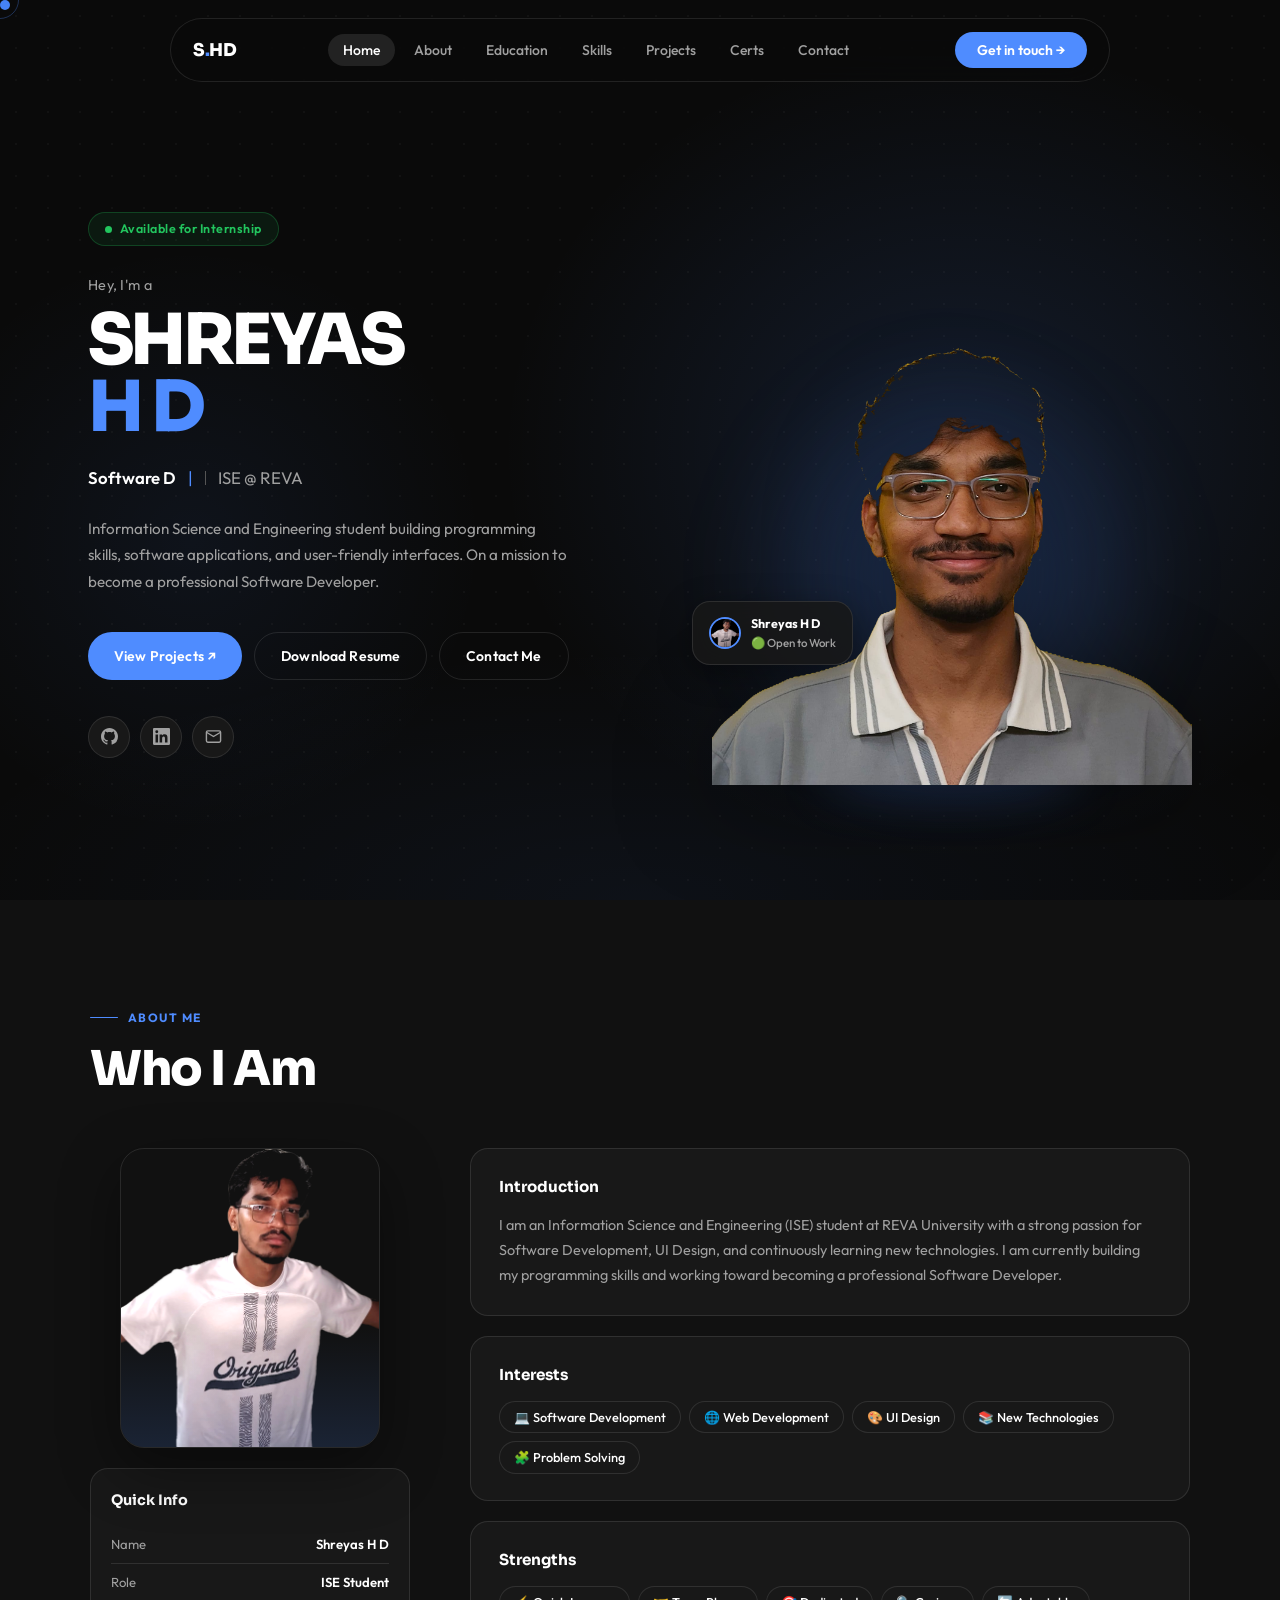
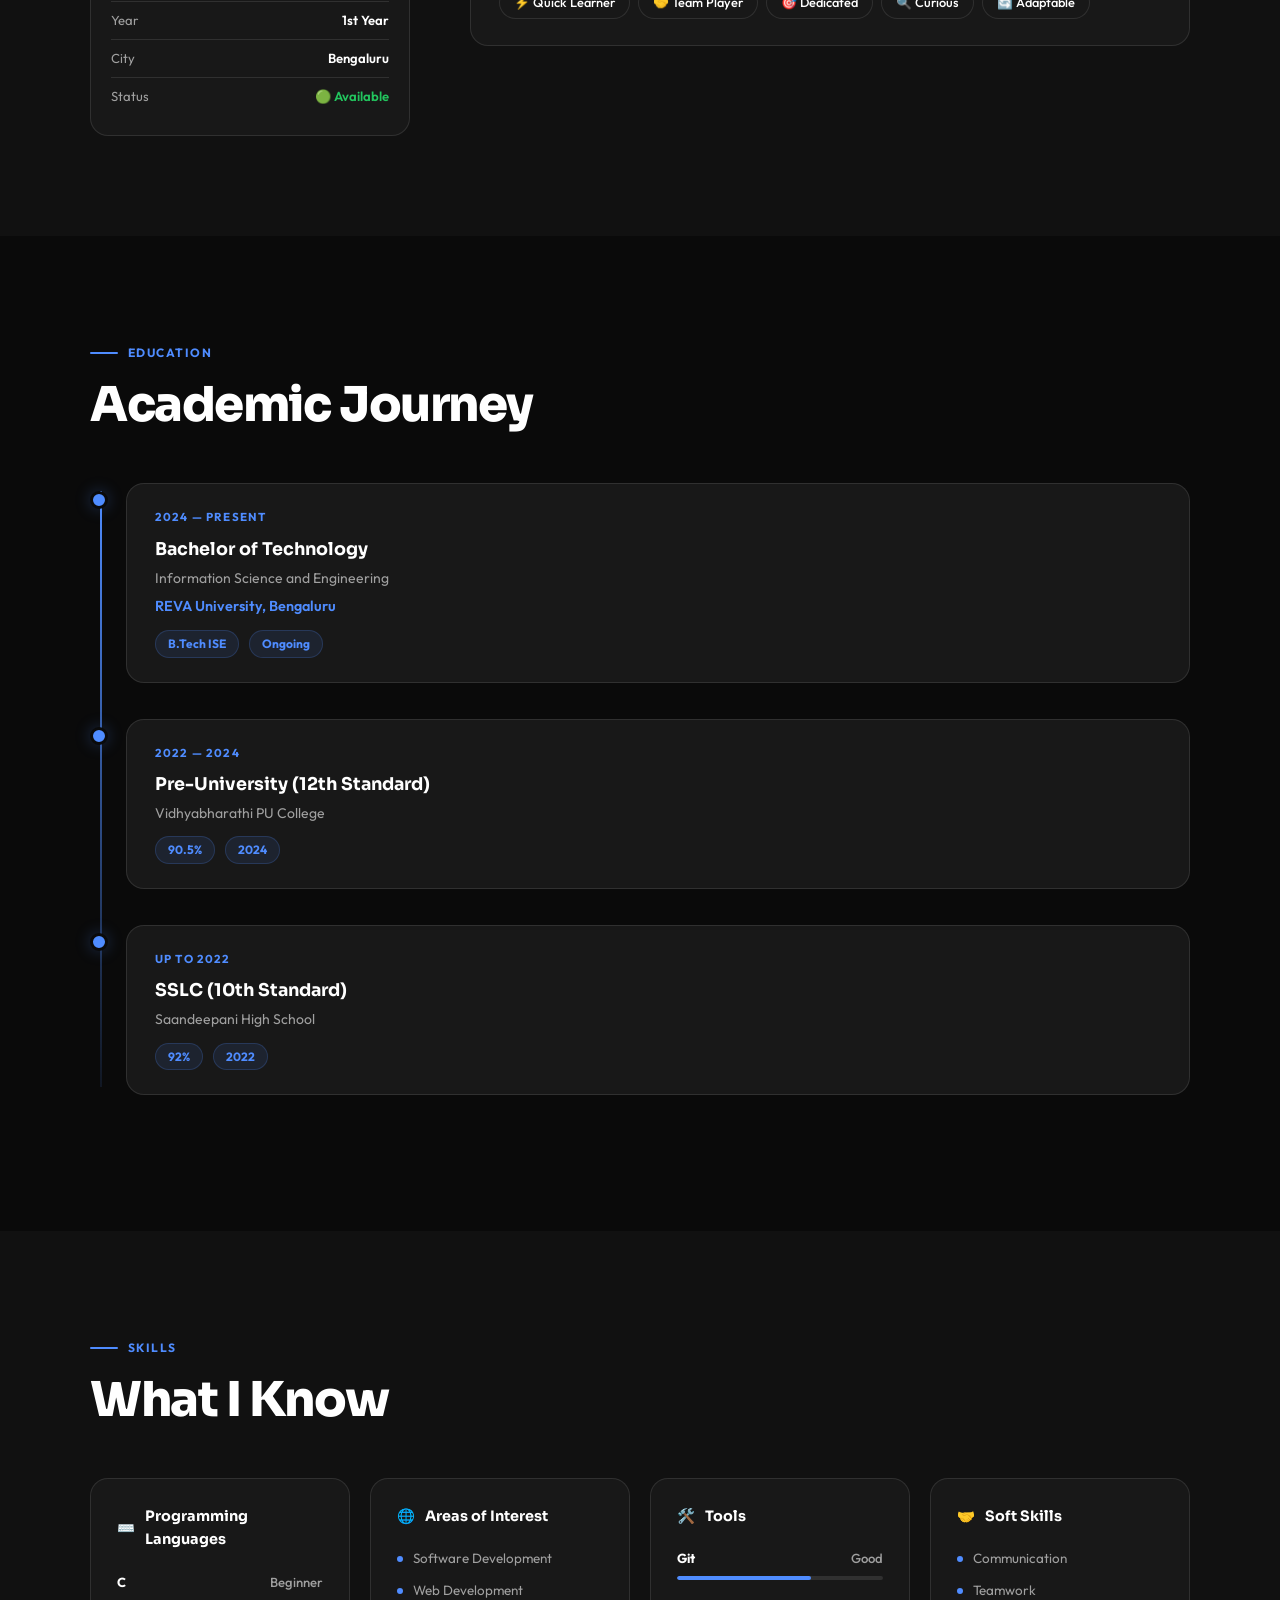
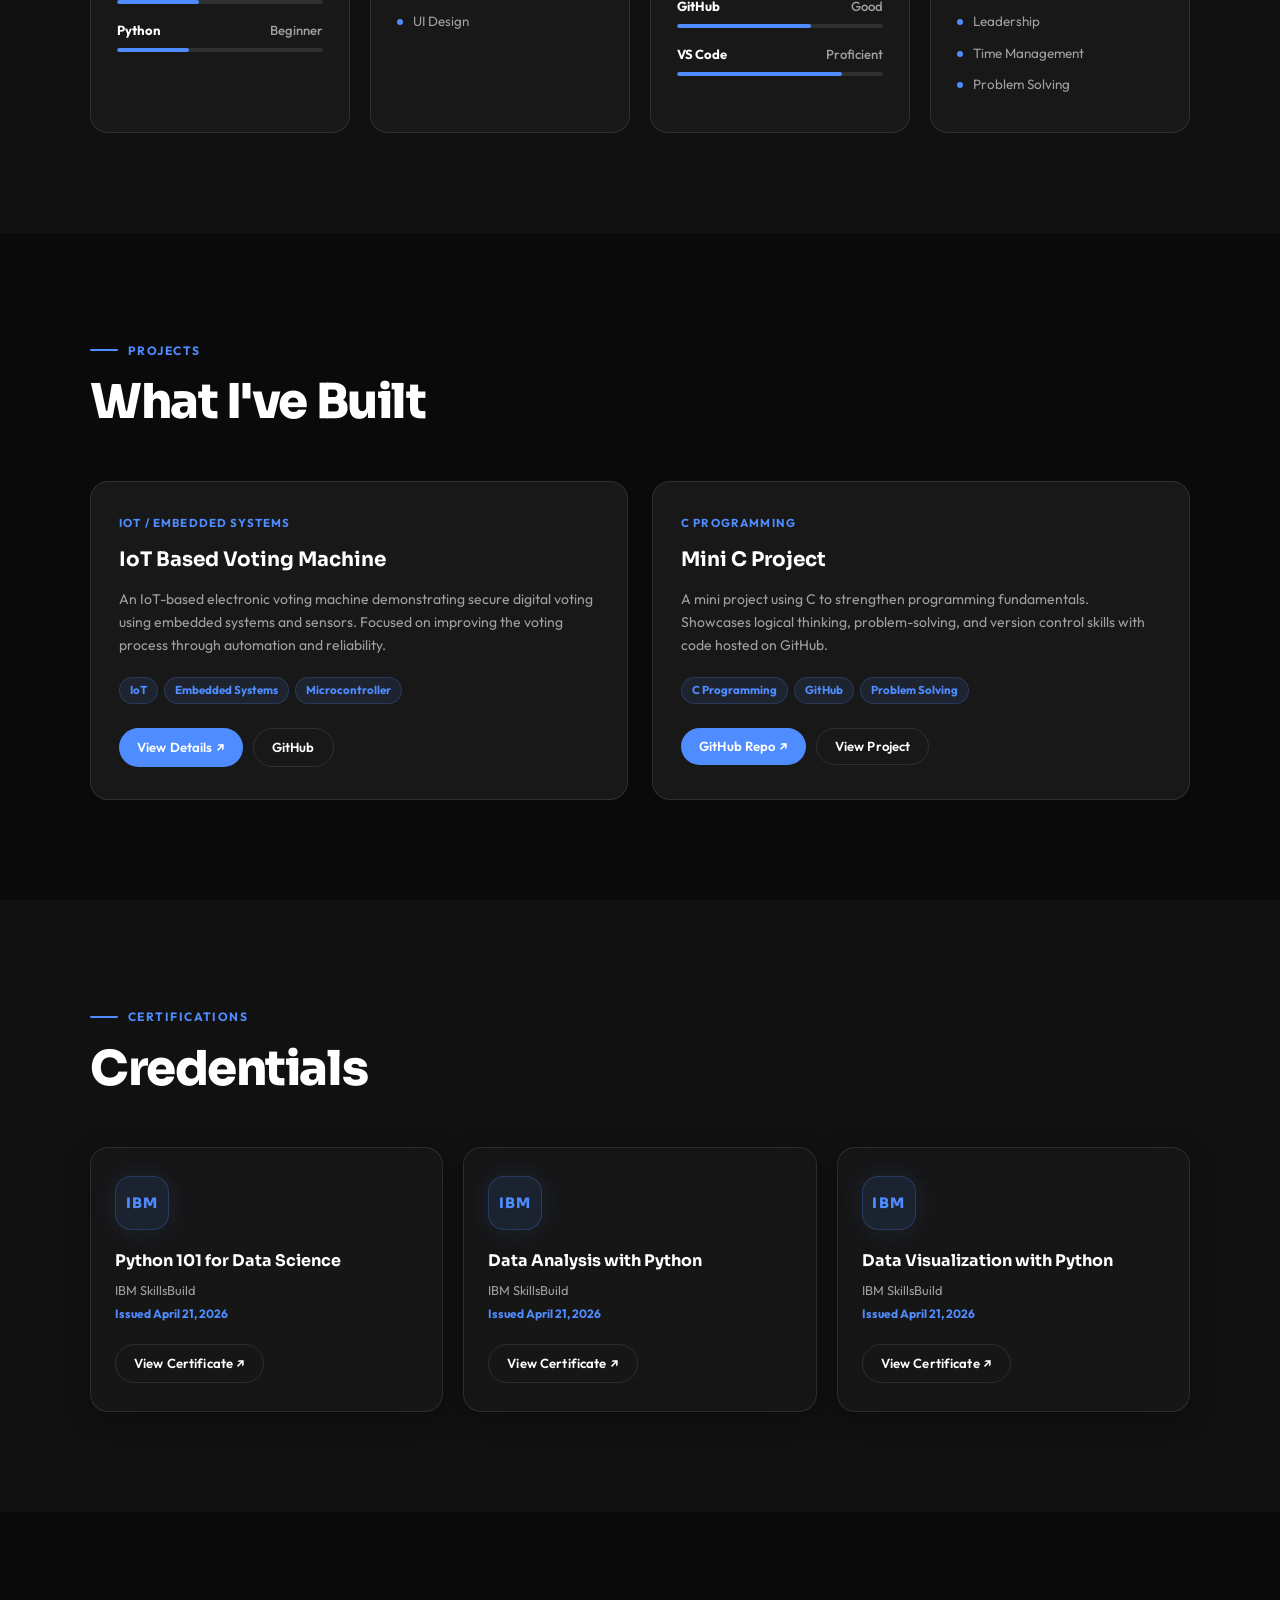
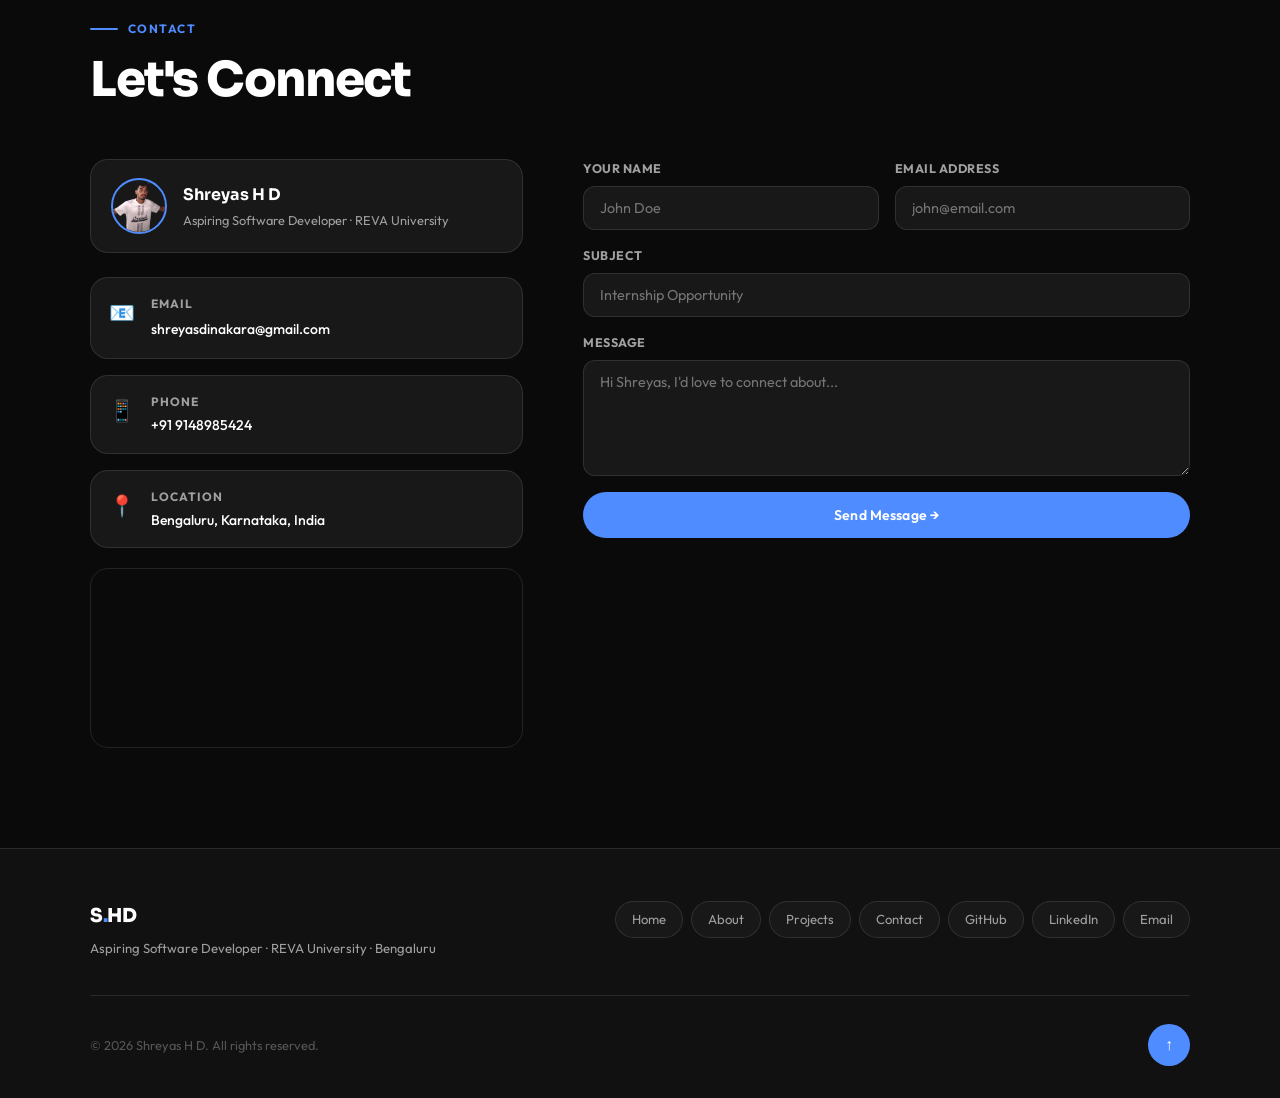
==== index.html @ ddb54c0f "Add files via upload" ====
<!DOCTYPE html>
<html lang="en">
<head>
<meta charset="UTF-8" />
<meta name="viewport" content="width=device-width, initial-scale=1.0" />
<title>Shreyas H D — Software Developer</title>
<link rel="preconnect" href="https://fonts.googleapis.com" />
<link rel="preconnect" href="https://fonts.gstatic.com" crossorigin />
<link href="https://fonts.googleapis.com/css2?family=Sora:wght@300;400;600;700;800&family=Outfit:wght@300;400;500;600&display=swap" rel="stylesheet" />
<style>
:root {
  --bg: #0A0A0A;
  --bg2: #111111;
  --bg3: #181818;
  --surface: #181818;
  --surface-hover: #222222;
  --border: rgba(255,255,255,0.10);
  --text: #FFFFFF;
  --text-muted: #A0A0A0;
  --text-dim: #555555;
  --accent: #4F8CFF;
  --accent2: #4F8CFF;
  --accent-glow: rgba(79,140,255,0.28);
  --green: #22C55E;
  --font-display: 'Sora', sans-serif;
  --font-body: 'Outfit', sans-serif;
  --radius: 18px;
  --radius-sm: 12px;
  --radius-pill: 100px;
  --transition: 0.35s cubic-bezier(0.4,0,0.2,1);
  --shadow: 0 24px 64px rgba(0,0,0,0.5);
  --shadow-sm: 0 6px 24px rgba(0,0,0,0.35);
}
*, *::before, *::after { box-sizing: border-box; margin: 0; padding: 0; }
html { scroll-behavior: smooth; }
body {
  font-family: var(--font-body);
  background: var(--bg);
  color: var(--text);
  line-height: 1.6;
  overflow-x: hidden;
  transition: background var(--transition), color var(--transition);
}
a { text-decoration: none; color: inherit; }
ul { list-style: none; }

/* LOADER */
#loader {
  position: fixed; inset: 0; background: var(--bg);
  display: flex; align-items: center; justify-content: center;
  z-index: 9999; transition: opacity 0.7s ease, visibility 0.7s ease;
}
#loader.hidden { opacity: 0; visibility: hidden; pointer-events: none; }
.loader-inner { display: flex; flex-direction: column; align-items: center; gap: 28px; }
.loader-name {
  font-family: var(--font-display); font-size: clamp(2rem, 5vw, 3.5rem);
  font-weight: 800; letter-spacing: -0.03em;
  background: linear-gradient(135deg, var(--text) 0%, var(--accent2) 100%);
  -webkit-background-clip: text; -webkit-text-fill-color: transparent;
}
.loader-bar { width: 220px; height: 2px; background: var(--border); border-radius: 2px; overflow: hidden; }
.loader-progress { height: 100%; background: linear-gradient(90deg,var(--accent),var(--accent2)); border-radius: 2px; animation: loadProgress 2s ease forwards; }
@keyframes loadProgress { from{width:0} to{width:100%} }

/* SCROLL PROGRESS */
#scroll-progress {
  position: fixed; top: 0; left: 0; height: 2px; z-index: 9998;
  background: linear-gradient(90deg, var(--accent), var(--accent2));
  width: 0%; transition: width 0.1s linear;
}

/* CURSOR */
.cursor { position: fixed; width: 10px; height: 10px; background: var(--accent2); border-radius: 50%; pointer-events: none; z-index: 9997; transition: transform 0.15s ease; mix-blend-mode: difference; }
.cursor-follower { position: fixed; width: 38px; height: 38px; border: 1.5px solid rgba(79,140,255,0.50); border-radius: 50%; pointer-events: none; z-index: 9996; transition: left 0.4s ease, top 0.4s ease; opacity: 0.6; }

/* NAV */
nav#navbar {
  position: fixed; top: 18px; left: 50%; transform: translateX(-50%);
  z-index: 1000; display: flex; align-items: center; justify-content: space-between;
  width: min(940px, 92vw); padding: 13px 22px;
  background: rgba(10,10,10,0.72);
  backdrop-filter: blur(24px); -webkit-backdrop-filter: blur(24px);
  border: 1px solid var(--border); border-radius: var(--radius-pill);
  transition: background var(--transition);
}
.nav-logo { font-family: var(--font-display); font-weight: 800; font-size: 1.1rem; letter-spacing: -0.02em; }
.nav-logo .dot { color: var(--accent2); }
.nav-links { display: flex; gap: 4px; }
.nav-links a { font-size: 0.875rem; font-weight: 500; padding: 7px 15px; border-radius: var(--radius-pill); transition: all var(--transition); color: var(--text-muted); }
.nav-links a:hover, .nav-links a.active { background: var(--surface-hover); color: var(--text); }
.nav-actions { display: flex; gap: 10px; align-items: center; }
.nav-cta { background: var(--accent); color: #fff; padding: 9px 22px; border-radius: var(--radius-pill); font-size: 0.875rem; font-weight: 600; font-family: var(--font-body); border: none; cursor: pointer; transition: all var(--transition); }
.nav-cta:hover { background: var(--accent2); transform: translateY(-1px); box-shadow: 0 8px 28px var(--accent-glow); }
.hamburger { display: none; flex-direction: column; gap: 5px; cursor: pointer; background: none; border: none; padding: 4px; }
.hamburger span { display: block; width: 22px; height: 2px; background: var(--text); border-radius: 2px; transition: all var(--transition); }

/* MOBILE NAV */
.mobile-nav { position: fixed; inset: 0; background: var(--bg2); z-index: 999; display: flex; flex-direction: column; align-items: center; justify-content: center; gap: 28px; transform: translateX(100%); transition: transform 0.4s cubic-bezier(0.4,0,0.2,1); }
.mobile-nav.open { transform: translateX(0); }
.mobile-nav a { font-size: 1.5rem; font-weight: 700; color: var(--text); font-family: var(--font-display); }
.mobile-nav a:hover { color: var(--accent2); }
.mobile-close { position: absolute; top: 24px; right: 24px; background: var(--surface); border: 1px solid var(--border); border-radius: 50%; width: 44px; height: 44px; font-size: 1.1rem; cursor: pointer; color: var(--text); }

/* ===== HERO ===== */
#home {
  min-height: 100vh; position: relative; overflow: hidden;
  display: flex; align-items: center;
  padding: 0 0 0 0;
}
.hero-bg-gradient {
  position: absolute; inset: 0; pointer-events: none;
  background:
    radial-gradient(ellipse 55% 70% at 75% 50%, rgba(79,140,255,0.14) 0%, transparent 65%),
    radial-gradient(ellipse 35% 50% at 15% 60%, rgba(79,140,255,0.07) 0%, transparent 65%),
    radial-gradient(ellipse 80% 40% at 50% 100%, rgba(79,140,255,0.06) 0%, transparent 70%);
}
/* Grid noise texture overlay */
.hero-bg-gradient::after {
  content: ''; position: absolute; inset: 0;
  background-image: radial-gradient(rgba(255,255,255,0.03) 1px, transparent 1px);
  background-size: 32px 32px; pointer-events: none;
}
.hero-container {
  width: 100%; max-width: 1200px; margin: 0 auto;
  padding: 130px 48px 60px;
  display: grid; grid-template-columns: 1fr 480px;
  gap: 0; align-items: center; position: relative; z-index: 2;
}

/* LEFT CONTENT */
.hero-content { padding-right: 40px; }
.hero-tag {
  display: inline-flex; align-items: center; gap: 8px;
  background: rgba(34,197,94,0.08); border: 1px solid rgba(34,197,94,0.25);
  border-radius: var(--radius-pill); padding: 6px 16px;
  font-size: 0.78rem; font-weight: 600; color: #22C55E;
  margin-bottom: 28px; width: fit-content; letter-spacing: 0.04em;
}
.dot-green { width: 7px; height: 7px; background: var(--green); border-radius: 50%; animation: pulseGreen 2s infinite; }
@keyframes pulseGreen { 0%,100%{box-shadow:0 0 0 0 rgba(34,197,94,0.5)} 50%{box-shadow:0 0 0 7px rgba(34,197,94,0)} }

.hero-eyebrow { font-size: 0.9rem; color: var(--text-muted); font-weight: 400; margin-bottom: 10px; letter-spacing: 0.02em; }

.hero-name {
  font-family: var(--font-display); font-weight: 800;
  font-size: clamp(3rem, 5.5vw, 5.5rem);
  line-height: 0.95; letter-spacing: -0.05em;
  margin-bottom: 24px;
}
.hero-name .line1 { display: block; }
.hero-name .line2 { display: block; color: var(--accent2); }

.hero-role-line {
  display: flex; align-items: center; gap: 12px;
  font-size: clamp(0.9rem, 1.5vw, 1.05rem);
  color: var(--text-muted); margin-bottom: 24px;
  font-weight: 400;
}
.role-divider { width: 1px; height: 14px; background: var(--text-dim); }
#typed-text { color: var(--text); font-weight: 600; }
.typed-cursor { color: var(--accent2); animation: blink 0.8s infinite; }
@keyframes blink { 0%,100%{opacity:1} 50%{opacity:0} }

.hero-desc { font-size: 0.95rem; color: var(--text-muted); line-height: 1.75; max-width: 480px; margin-bottom: 36px; }

.hero-actions { display: flex; gap: 12px; flex-wrap: wrap; margin-bottom: 36px; }
.btn {
  display: inline-flex; align-items: center; gap: 8px;
  padding: 12px 26px; border-radius: var(--radius-pill);
  font-family: var(--font-body); font-size: 0.875rem; font-weight: 600;
  cursor: pointer; transition: all var(--transition); border: none;
  position: relative; overflow: hidden; letter-spacing: 0.01em;
}
.btn-primary { background: var(--accent); color: #fff; }
.btn-primary:hover { background: var(--accent2); transform: translateY(-2px); box-shadow: 0 14px 36px var(--accent-glow); }
.btn-outline { background: transparent; color: var(--text); border: 1px solid var(--border); }
.btn-outline:hover { background: var(--surface-hover); border-color: rgba(255,255,255,0.2); transform: translateY(-2px); }
.btn-sm { padding: 8px 18px; font-size: 0.82rem; }

.hero-socials { display: flex; gap: 10px; }
.social-link {
  display: flex; align-items: center; justify-content: center;
  width: 42px; height: 42px; border-radius: 50%;
  background: var(--surface); border: 1px solid var(--border);
  color: var(--text-muted); transition: all var(--transition); font-size: 1rem;
}
.social-link:hover { background: var(--accent); border-color: var(--accent); color: #fff; transform: translateY(-3px); box-shadow: 0 10px 28px var(--accent-glow); }

/* ===== HERO VISUAL — PROFILE ===== */
.hero-visual {
  position: relative;
  display: flex; justify-content: center; align-items: flex-end;
  height: 600px;
}

/* Glow orb behind photo */
.profile-glow {
  position: absolute; bottom: 0; left: 50%; transform: translateX(-50%);
  width: 420px; height: 420px; border-radius: 50%;
  background: radial-gradient(circle, rgba(79,140,255,0.28) 0%, rgba(79,140,255,0.10) 50%, transparent 75%);
  filter: blur(40px); pointer-events: none;
  animation: glowPulse 4s ease-in-out infinite;
}
@keyframes glowPulse { 0%,100%{opacity:0.7;transform:translateX(-50%) scale(1)} 50%{opacity:1;transform:translateX(-50%) scale(1.08)} }

/* Ground shadow */
.profile-shadow {
  position: absolute; bottom: -10px; left: 50%; transform: translateX(-50%);
  width: 260px; height: 40px; border-radius: 50%;
  background: rgba(79,140,255,0.25);
  filter: blur(24px);
  animation: shadowPulse 6s ease-in-out infinite;
}
@keyframes shadowPulse { 0%,100%{opacity:0.6;width:260px} 50%{opacity:0.9;width:300px} }

.profile-image-wrap {
  position: relative; z-index: 2;
  cursor: pointer;
}

.profile-image {
  width: 550px;
  max-width: 100%;
  object-fit: contain;
  display: block;
  filter: drop-shadow(0 20px 50px rgba(0,0,0,0.35));
  animation: float 6s ease-in-out infinite;
  transition: transform .4s ease;
}
.profile-image:hover { transform: scale(1.03); }
@keyframes float { 0%,100%{transform:translateY(0)} 50%{transform:translateY(-15px)} }

/* Floating badge cards */
.profile-badge {
  position: absolute; background: rgba(24,24,24,0.86);
  backdrop-filter: blur(16px); border: 1px solid var(--border);
  border-radius: var(--radius); padding: 12px 16px;
  box-shadow: 0 8px 32px rgba(0,0,0,0.4);
  z-index: 3; animation: floatBadge 5s ease-in-out infinite;
}
.badge-bottom { bottom: 120px; left: -20px; animation-delay: 1.5s; }
@keyframes floatBadge { 0%,100%{transform:translateY(0)} 50%{transform:translateY(-8px)} }
.badge-num { font-family: var(--font-display); font-size: 1.5rem; font-weight: 800; color: var(--accent2); }
.badge-label { font-size: 0.72rem; color: var(--text-muted); font-weight: 500; white-space: nowrap; }
.badge-row { display: flex; align-items: center; gap: 10px; }
.badge-avatar {
  width: 32px; height: 32px; border-radius: 50%; overflow: hidden;
  border: 2px solid var(--accent); flex-shrink: 0;
}
.badge-avatar img { width: 100%; height: 100%; object-fit: cover; object-position: center top; }

/* ===== SECTION BASE ===== */
section { padding: 100px 24px; }
.section-wrap { width: min(1100px, 100%); margin: 0 auto; }
.section-label {
  display: inline-flex; align-items: center; gap: 10px;
  font-size: 0.75rem; font-weight: 700; letter-spacing: 0.12em; text-transform: uppercase;
  color: var(--accent2); margin-bottom: 16px;
}
.section-label::before { content: ''; width: 28px; height: 1.5px; background: var(--accent2); border-radius: 2px; }
.section-title {
  font-family: var(--font-display); font-weight: 800;
  font-size: clamp(2rem, 4vw, 3rem); line-height: 1.1;
  letter-spacing: -0.03em; margin-bottom: 52px;
}

/* ===== ABOUT ===== */
#about { background: var(--bg2); }
.about-grid { display: grid; grid-template-columns: 320px 1fr; gap: 60px; align-items: start; }
.about-photo-col { display: flex; flex-direction: column; align-items: center; gap: 20px; }
.about-photo-frame {
  width: 260px; height: 300px; border-radius: 24px; overflow: hidden;
  border: 1px solid var(--border); position: relative;
  box-shadow: 0 20px 60px rgba(0,0,0,0.4);
}
.about-photo-frame img { width: 100%; height: 100%; object-fit: cover; object-position: center top; filter: brightness(1.05) contrast(1.05); }
.about-photo-frame::after {
  content: ''; position: absolute; inset: 0;
  background: linear-gradient(to bottom, transparent 60%, rgba(79,140,255,0.15) 100%);
  pointer-events: none;
}
.about-quick-info { width: 100%; }
.about-info-card { background: var(--surface); border: 1px solid var(--border); border-radius: var(--radius); padding: 20px; }
.about-info-card h4 { font-family: var(--font-display); font-size: 0.9rem; font-weight: 700; margin-bottom: 14px; }
.info-row { display: flex; justify-content: space-between; align-items: center; padding: 8px 0; border-bottom: 1px solid var(--border); font-size: 0.82rem; }
.info-row:last-child { border-bottom: none; }
.info-row .label { color: var(--text-muted); }
.info-row .value { font-weight: 600; text-align: right; }
.about-content-col { display: flex; flex-direction: column; gap: 20px; }
.about-card { background: var(--surface); border: 1px solid var(--border); border-radius: var(--radius); padding: 26px 28px; transition: all var(--transition); }
.about-card:hover { border-color: var(--accent); box-shadow: 0 0 0 1px var(--accent), 0 20px 40px var(--accent-glow); }
.about-card h4 { font-family: var(--font-display); font-size: 0.95rem; font-weight: 700; margin-bottom: 14px; }
.tag-cloud { display: flex; flex-wrap: wrap; gap: 8px; }
.tag { background: var(--surface); border: 1px solid var(--border); border-radius: var(--radius-pill); padding: 5px 14px; font-size: 0.8rem; font-weight: 500; transition: all var(--transition); }
.tag:hover { background: var(--accent); border-color: var(--accent); color: #fff; }

/* ===== EDUCATION ===== */
.timeline { position: relative; padding-left: 36px; }
.timeline::before { content: ''; position: absolute; left: 10px; top: 8px; bottom: 8px; width: 1.5px; background: linear-gradient(to bottom, var(--accent), rgba(79,140,255,0.10)); }
.timeline-item { position: relative; margin-bottom: 36px; opacity: 0; transform: translateX(-20px); transition: all 0.5s ease; }
.timeline-item.visible { opacity: 1; transform: translateX(0); }
.timeline-dot { position: absolute; left: -36px; top: 8px; width: 18px; height: 18px; border-radius: 50%; background: var(--accent); border: 3px solid var(--bg); box-shadow: 0 0 16px var(--accent-glow); }
.timeline-card { background: var(--surface); border: 1px solid var(--border); border-radius: var(--radius); padding: 24px 28px; transition: all var(--transition); }
.timeline-card:hover { border-color: var(--accent); transform: translateX(6px); box-shadow: 0 8px 32px var(--accent-glow); }
.timeline-year { font-size: 0.72rem; font-weight: 700; color: var(--accent2); letter-spacing: 0.1em; text-transform: uppercase; margin-bottom: 8px; }
.timeline-card h3 { font-family: var(--font-display); font-size: 1.1rem; font-weight: 700; margin-bottom: 4px; }
.timeline-card p { font-size: 0.875rem; color: var(--text-muted); }
.timeline-meta { display: flex; gap: 10px; margin-top: 12px; flex-wrap: wrap; }
.timeline-meta span { font-size: 0.75rem; font-weight: 700; background: rgba(79,140,255,0.10); border: 1px solid rgba(79,140,255,0.20); border-radius: var(--radius-pill); padding: 3px 12px; color: var(--accent2); }

/* ===== SKILLS ===== */
#skills { background: var(--bg2); }
.skills-grid { display: grid; grid-template-columns: repeat(auto-fit, minmax(240px, 1fr)); gap: 20px; }
.skill-cat { background: var(--surface); border: 1px solid var(--border); border-radius: var(--radius); padding: 26px; transition: all var(--transition); }
.skill-cat:hover { border-color: var(--accent); transform: translateY(-5px); box-shadow: 0 16px 48px var(--accent-glow); }
.skill-cat-title { font-family: var(--font-display); font-weight: 700; font-size: 0.9rem; margin-bottom: 20px; display: flex; align-items: center; gap: 10px; }
.skill-item { margin-bottom: 16px; }
.skill-label { display: flex; justify-content: space-between; font-size: 0.82rem; font-weight: 500; margin-bottom: 7px; }
.skill-label strong { color: var(--text); }
.skill-label span { color: var(--text-muted); }
.skill-bar-bg { height: 4px; background: var(--border); border-radius: 4px; overflow: hidden; }
.skill-bar { height: 100%; border-radius: 4px; background: linear-gradient(90deg, var(--accent), var(--accent2)); width: 0; transition: width 1.4s cubic-bezier(0.4,0,0.2,1); }
.soft-skill { display: flex; align-items: center; gap: 10px; font-size: 0.84rem; color: var(--text-muted); margin-bottom: 10px; }
.soft-skill::before { content: ''; width: 6px; height: 6px; border-radius: 50%; background: var(--accent2); flex-shrink: 0; }

/* ===== PROJECTS ===== */
.projects-grid { display: grid; grid-template-columns: repeat(auto-fit, minmax(340px, 1fr)); gap: 24px; }
.project-card { background: var(--surface); border: 1px solid var(--border); border-radius: var(--radius); padding: 32px 28px; transition: all var(--transition); position: relative; overflow: hidden; }
.project-card::before { content: ''; position: absolute; top: 0; left: 0; right: 0; height: 3px; background: linear-gradient(90deg, var(--accent), var(--accent2)); transform: scaleX(0); transition: transform var(--transition); transform-origin: left; }
.project-card:hover { border-color: rgba(79,140,255,0.40); transform: translateY(-6px); box-shadow: 0 28px 64px rgba(0,0,0,0.35); }
.project-card:hover::before { transform: scaleX(1); }
.project-cat { font-size: 0.72rem; font-weight: 700; color: var(--accent2); letter-spacing: 0.1em; text-transform: uppercase; margin-bottom: 12px; }
.project-card h3 { font-family: var(--font-display); font-size: 1.25rem; font-weight: 700; margin-bottom: 12px; }
.project-card p { font-size: 0.875rem; color: var(--text-muted); line-height: 1.65; margin-bottom: 20px; }
.tech-tags { display: flex; flex-wrap: wrap; gap: 6px; margin-bottom: 24px; }
.tech-tag { font-size: 0.72rem; font-weight: 700; background: rgba(79,140,255,0.10); color: var(--accent2); border: 1px solid rgba(79,140,255,0.20); border-radius: var(--radius-pill); padding: 3px 10px; }
.project-actions { display: flex; gap: 10px; }

/* ===== CERTS ===== */
#certifications { background: var(--bg2); }
.certs-grid { display: grid; grid-template-columns: repeat(auto-fit, minmax(240px, 1fr)); gap: 20px; }
.cert-card { background: rgba(24,24,24,0.82); border: 1px solid var(--border); border-radius: var(--radius); padding: 28px 24px; transition: all var(--transition); backdrop-filter: blur(18px); -webkit-backdrop-filter: blur(18px); box-shadow: var(--shadow-sm); }
.cert-card:hover { border-color: var(--accent); transform: translateY(-5px); box-shadow: 0 16px 48px var(--accent-glow); }
.cert-icon { display: inline-flex; align-items: center; justify-content: center; width: 54px; height: 54px; border-radius: 16px; background: rgba(79,140,255,0.12); border: 1px solid rgba(79,140,255,0.24); color: var(--accent2); font-family: var(--font-display); font-size: 0.9rem; font-weight: 800; letter-spacing: 0.08em; margin-bottom: 18px; box-shadow: 0 0 28px rgba(79,140,255,0.12); }
.cert-card h3 { font-family: var(--font-display); font-size: 1rem; font-weight: 700; margin-bottom: 6px; }
.cert-org { font-size: 0.8rem; color: var(--text-muted); margin-bottom: 4px; }
.cert-date { font-size: 0.75rem; color: var(--accent2); font-weight: 700; margin-bottom: 20px; }

/* ===== CONTACT ===== */
.contact-grid { display: grid; grid-template-columns: 1fr 1.4fr; gap: 60px; align-items: start; }
.contact-info-col { display: flex; flex-direction: column; gap: 16px; }
.contact-avatar { display: flex; align-items: center; gap: 16px; background: var(--surface); border: 1px solid var(--border); border-radius: var(--radius); padding: 18px 20px; margin-bottom: 8px; }
.contact-avatar-img { width: 56px; height: 56px; border-radius: 50%; overflow: hidden; border: 2px solid var(--accent); flex-shrink: 0; }
.contact-avatar-img img { width: 100%; height: 100%; object-fit: cover; object-position: center top; }
.contact-avatar-text h4 { font-family: var(--font-display); font-size: 1rem; font-weight: 700; margin-bottom: 2px; }
.contact-avatar-text p { font-size: 0.8rem; color: var(--text-muted); }
.contact-item { display: flex; gap: 16px; align-items: flex-start; background: var(--surface); border: 1px solid var(--border); border-radius: var(--radius); padding: 16px 18px; transition: all var(--transition); }
.contact-item:hover { border-color: var(--accent); transform: translateX(4px); }
.contact-icon { font-size: 1.3rem; flex-shrink: 0; margin-top: 2px; }
.contact-item h5 { font-size: 0.75rem; font-weight: 700; text-transform: uppercase; letter-spacing: 0.08em; color: var(--text-muted); margin-bottom: 3px; }
.contact-item a, .contact-item p { font-size: 0.875rem; font-weight: 500; }
.contact-item a:hover { color: var(--accent2); }
.map-wrap { border-radius: var(--radius); overflow: hidden; border: 1px solid var(--border); height: 180px; margin-top: 4px; }
.map-wrap iframe { width: 100%; height: 100%; border: none; }
.contact-form { display: flex; flex-direction: column; gap: 16px; }
.form-row { display: grid; grid-template-columns: 1fr 1fr; gap: 16px; }
.form-group { display: flex; flex-direction: column; gap: 7px; }
.form-group label { font-size: 0.78rem; font-weight: 700; color: var(--text-muted); letter-spacing: 0.04em; text-transform: uppercase; }
.form-group input, .form-group textarea { background: var(--surface); border: 1px solid var(--border); border-radius: var(--radius-sm); padding: 12px 16px; color: var(--text); font-family: var(--font-body); font-size: 0.9rem; transition: all var(--transition); outline: none; resize: vertical; }
.form-group input:focus, .form-group textarea:focus { border-color: var(--accent); box-shadow: 0 0 0 3px var(--accent-glow); }
.form-group input.error, .form-group textarea.error { border-color: #EF4444; }
.error-msg { font-size: 0.74rem; color: #EF4444; display: none; }
.error-msg.show { display: block; }

/* SUCCESS POPUP */
#success-popup { position: fixed; inset: 0; background: rgba(0,0,0,0.65); display: flex; align-items: center; justify-content: center; z-index: 8000; opacity: 0; visibility: hidden; transition: all var(--transition); backdrop-filter: blur(6px); }
#success-popup.show { opacity: 1; visibility: visible; }
.popup-card { background: var(--bg2); border: 1px solid var(--accent); border-radius: 24px; padding: 48px 40px; text-align: center; max-width: 400px; width: 90%; transform: scale(0.85); transition: transform var(--transition); box-shadow: 0 0 80px var(--accent-glow); }
#success-popup.show .popup-card { transform: scale(1); }
.popup-icon { font-size: 3rem; margin-bottom: 16px; }
.popup-card h3 { font-family: var(--font-display); font-size: 1.5rem; font-weight: 800; margin-bottom: 8px; }
.popup-card p { color: var(--text-muted); font-size: 0.9rem; margin-bottom: 24px; }

/* FOOTER */
footer { background: var(--bg2); border-top: 1px solid var(--border); padding: 52px 24px 32px; }
.footer-inner { width: min(1100px,100%); margin: 0 auto; }
.footer-top { display: grid; grid-template-columns: 1fr auto; gap: 40px; align-items: start; margin-bottom: 36px; }
.footer-brand h3 { font-family: var(--font-display); font-size: 1.2rem; font-weight: 800; letter-spacing: -0.02em; margin-bottom: 6px; }
.footer-brand h3 .dot { color: var(--accent2); }
.footer-brand p { font-size: 0.82rem; color: var(--text-muted); }
.footer-links { display: flex; gap: 8px; flex-wrap: wrap; justify-content: flex-end; }
.footer-link { font-size: 0.82rem; padding: 7px 16px; border-radius: var(--radius-pill); background: var(--surface); border: 1px solid var(--border); color: var(--text-muted); transition: all var(--transition); }
.footer-link:hover { background: var(--accent); border-color: var(--accent); color: #fff; }
.footer-bottom { display: flex; justify-content: space-between; align-items: center; flex-wrap: wrap; gap: 16px; padding-top: 28px; border-top: 1px solid var(--border); }
.footer-copy { font-size: 0.8rem; color: var(--text-dim); }
#back-top { display: flex; align-items: center; justify-content: center; width: 42px; height: 42px; border-radius: 50%; background: var(--accent); color: #fff; font-size: 1rem; cursor: pointer; border: none; transition: all var(--transition); }
#back-top:hover { transform: translateY(-4px); box-shadow: 0 10px 28px var(--accent-glow); }

/* REVEAL ANIMATIONS */
.reveal { opacity: 0; transform: translateY(28px); transition: opacity 0.65s ease, transform 0.65s ease; }
.reveal.visible { opacity: 1; transform: translateY(0); }
.reveal-left { opacity: 0; transform: translateX(-36px); transition: opacity 0.65s ease, transform 0.65s ease; }
.reveal-left.visible { opacity: 1; transform: translateX(0); }
.reveal-right { opacity: 0; transform: translateX(36px); transition: opacity 0.65s ease, transform 0.65s ease; }
.reveal-right.visible { opacity: 1; transform: translateX(0); }
.stagger-1 { transition-delay: 0.08s; }
.stagger-2 { transition-delay: 0.16s; }
.stagger-3 { transition-delay: 0.24s; }
.stagger-4 { transition-delay: 0.32s; }
.stagger-5 { transition-delay: 0.4s; }

/* RESPONSIVE */
@media (max-width: 1024px) {
  .hero-container { grid-template-columns: 1fr 380px; gap: 0; padding: 110px 32px 60px; }
  .profile-image { width: 480px; }
  .hero-visual { height: 500px; }
}
@media (max-width: 860px) {
  .hero-container { grid-template-columns: 1fr; padding: 100px 24px 40px; }
  .hero-visual { height: auto; margin-bottom: 40px; order: -1; }
  .profile-image { width: 340px; }
  .profile-glow { width: 300px; height: 300px; }
  .hero-content { padding-right: 0; text-align: center; }
  .hero-tag, .hero-actions, .hero-socials { justify-content: center; }
  .hero-desc { margin: 0 auto 36px; }
  .hero-role-line { justify-content: center; }
  .about-grid { grid-template-columns: 1fr; }
  .about-photo-col { flex-direction: row; justify-content: flex-start; gap: 24px; }
  .about-photo-frame { width: 180px; height: 210px; }
  .contact-grid { grid-template-columns: 1fr; }
  .footer-top { grid-template-columns: 1fr; }
  .footer-links { justify-content: flex-start; }
  .nav-links { display: none; }
  .hamburger { display: flex; }
  .form-row { grid-template-columns: 1fr; }
  .badge-bottom { left: 10px; }
}
@media (max-width: 500px) {
  section { padding: 72px 20px; }
  .profile-image { width: 280px; }
  .projects-grid { grid-template-columns: 1fr; }
  .about-photo-col { flex-direction: column; align-items: center; }
}
</style>
</head>
<body>

<!-- LOADER -->
<div id="loader">
  <div class="loader-inner">
    <div class="loader-name">Shreyas HD</div>
    <div class="loader-bar"><div class="loader-progress"></div></div>
  </div>
</div>

<div id="scroll-progress"></div>
<div class="cursor" id="cursor"></div>
<div class="cursor-follower" id="cursorFollower"></div>

<!-- MOBILE NAV -->
<nav class="mobile-nav" id="mobileNav">
  <button class="mobile-close" id="mobileClose">✕</button>
  <a href="#home" onclick="closeMobileNav()">Home</a>
  <a href="#about" onclick="closeMobileNav()">About</a>
  <a href="#education" onclick="closeMobileNav()">Education</a>
  <a href="#skills" onclick="closeMobileNav()">Skills</a>
  <a href="#projects" onclick="closeMobileNav()">Projects</a>
  <a href="#certifications" onclick="closeMobileNav()">Certs</a>
  <a href="#contact" onclick="closeMobileNav()">Contact</a>
</nav>

<!-- NAVBAR -->
<nav id="navbar">
  <div class="nav-logo">S<span class="dot">.</span>HD</div>
  <ul class="nav-links">
    <li><a href="#home" class="active">Home</a></li>
    <li><a href="#about">About</a></li>
    <li><a href="#education">Education</a></li>
    <li><a href="#skills">Skills</a></li>
    <li><a href="#projects">Projects</a></li>
    <li><a href="#certifications">Certs</a></li>
    <li><a href="#contact">Contact</a></li>
  </ul>
  <div class="nav-actions">
    <button class="nav-cta" onclick="document.querySelector('#contact').scrollIntoView({behavior:'smooth'})">Get in touch →</button>
    <button class="hamburger" id="hamburger">
      <span></span><span></span><span></span>
    </button>
  </div>
</nav>

<!-- ===== HERO ===== -->
<section id="home">
  <div class="hero-bg-gradient"></div>
  <div class="hero-container">

    <!-- TEXT LEFT -->
    <div class="hero-content">
      <div class="hero-tag reveal"><span class="dot-green"></span> Available for Internship</div>
      <p class="hero-eyebrow reveal stagger-1">Hey, I'm a</p>
      <h1 class="hero-name reveal stagger-2">
        <span class="line1">SHREYAS</span>
        <span class="line2">H D</span>
      </h1>
      <div class="hero-role-line reveal stagger-3">
        <span id="typed-text"></span><span class="typed-cursor">|</span>
        <span class="role-divider"></span>
        <span style="color:var(--text-muted)">ISE @ REVA</span>
      </div>
      <p class="hero-desc reveal stagger-4">
        Information Science and Engineering student building programming skills, software applications, and user-friendly interfaces. On a mission to become a professional Software Developer.
      </p>
      <div class="hero-actions reveal stagger-4">
        <button class="btn btn-primary" onclick="document.querySelector('#projects').scrollIntoView({behavior:'smooth'})">View Projects ↗</button>
        <a href="#" class="btn btn-outline" download>Download Resume</a>
        <button class="btn btn-outline" onclick="document.querySelector('#contact').scrollIntoView({behavior:'smooth'})">Contact Me</button>
      </div>
      <div class="hero-socials reveal stagger-5">
        <a href="https://github.com" target="_blank" class="social-link" title="GitHub">
          <svg width="17" height="17" viewBox="0 0 24 24" fill="currentColor"><path d="M12 0C5.37 0 0 5.37 0 12c0 5.31 3.435 9.795 8.205 11.385.6.105.825-.255.825-.57 0-.285-.015-1.23-.015-2.235-3.015.555-3.795-.735-4.035-1.41-.135-.345-.72-1.41-1.23-1.695-.42-.225-1.02-.78-.015-.795.945-.015 1.62.87 1.845 1.23 1.08 1.815 2.805 1.305 3.495.99.105-.78.42-1.305.765-1.605-2.67-.3-5.46-1.335-5.46-5.925 0-1.305.465-2.385 1.23-3.225-.12-.3-.54-1.53.12-3.18 0 0 1.005-.315 3.3 1.23.96-.27 1.98-.405 3-.405s2.04.135 3 .405c2.295-1.56 3.3-1.23 3.3-1.23.66 1.65.24 2.88.12 3.18.765.84 1.23 1.905 1.23 3.225 0 4.605-2.805 5.625-5.475 5.925.435.375.81 1.095.81 2.22 0 1.605-.015 2.895-.015 3.3 0 .315.225.69.825.57A12.02 12.02 0 0 0 24 12c0-6.63-5.37-12-12-12z"/></svg>
        </a>
        <a href="https://linkedin.com" target="_blank" class="social-link" title="LinkedIn">
          <svg width="17" height="17" viewBox="0 0 24 24" fill="currentColor"><path d="M20.447 20.452h-3.554v-5.569c0-1.328-.027-3.037-1.852-3.037-1.853 0-2.136 1.445-2.136 2.939v5.667H9.351V9h3.414v1.561h.046c.477-.9 1.637-1.85 3.37-1.85 3.601 0 4.267 2.37 4.267 5.455v6.286zM5.337 7.433a2.062 2.062 0 0 1-2.063-2.065 2.064 2.064 0 1 1 2.063 2.065zm1.782 13.019H3.555V9h3.564v11.452zM22.225 0H1.771C.792 0 0 .774 0 1.729v20.542C0 23.227.792 24 1.771 24h20.451C23.2 24 24 23.227 24 22.271V1.729C24 .774 23.2 0 22.222 0h.003z"/></svg>
        </a>
        <a href="mailto:shreyasdinakara@gmail.com" class="social-link" title="Email">
          <svg width="17" height="17" viewBox="0 0 24 24" fill="none" stroke="currentColor" stroke-width="2"><path d="M4 4h16c1.1 0 2 .9 2 2v12c0 1.1-.9 2-2 2H4c-1.1 0-2-.9-2-2V6c0-1.1.9-2 2-2z"/><polyline points="22,6 12,12 2,6"/></svg>
        </a>
      </div>
    </div>

    <!-- PHOTO RIGHT -->
    <div class="hero-visual">
      <div class="profile-glow"></div>
      <div class="profile-shadow"></div>
      <div class="profile-image-wrap">
        <img
          src="assets/images/profile.png"
          alt="Shreyas H D"
          class="profile-image"
        />
        <!-- Floating badge bottom left -->
        <div class="profile-badge badge-bottom">
          <div class="badge-row">
            <div class="badge-avatar">
              <img src="[data-uri]" alt="Shreyas" />
            </div>
            <div>
              <div style="font-size:0.78rem;font-weight:700">Shreyas H D</div>
              <div class="badge-label">🟢 Open to Work</div>
            </div>
          </div>
        </div>
      </div>
    </div>

  </div>
</section>

<!-- ===== ABOUT ===== -->
<section id="about">
  <div class="section-wrap">
    <p class="section-label reveal">About Me</p>
    <h2 class="section-title reveal">Who I Am</h2>
    <div class="about-grid">
      <div class="reveal-left about-photo-col">
        <div class="about-photo-frame">
          <img src="[data-uri]" alt="Shreyas H D" loading="lazy" />
        </div>
        <div class="about-quick-info">
          <div class="about-info-card">
            <h4>Quick Info</h4>
            <div class="info-row"><span class="label">Name</span><span class="value">Shreyas H D</span></div>
            <div class="info-row"><span class="label">Role</span><span class="value">ISE Student</span></div>
            <div class="info-row"><span class="label">Year</span><span class="value">1st Year</span></div>
            <div class="info-row"><span class="label">City</span><span class="value">Bengaluru</span></div>
            <div class="info-row"><span class="label">Status</span><span class="value" style="color:var(--green)">🟢 Available</span></div>
          </div>
        </div>
      </div>
      <div class="about-content-col reveal-right">
        <div class="about-card">
          <h4>Introduction</h4>
          <p style="font-size:0.9rem;color:var(--text-muted);line-height:1.75">
            I am an Information Science and Engineering (ISE) student at REVA University with a strong passion for Software Development, UI Design, and continuously learning new technologies. I am currently building my programming skills and working toward becoming a professional Software Developer.
          </p>
        </div>
        <div class="about-card">
          <h4>Interests</h4>
          <div class="tag-cloud">
            <span class="tag">💻 Software Development</span>
            <span class="tag">🌐 Web Development</span>
            <span class="tag">🎨 UI Design</span>
            <span class="tag">📚 New Technologies</span>
            <span class="tag">🧩 Problem Solving</span>
          </div>
        </div>
        <div class="about-card">
          <h4>Strengths</h4>
          <div class="tag-cloud">
            <span class="tag">⚡ Quick Learner</span>
            <span class="tag">🤝 Team Player</span>
            <span class="tag">🎯 Dedicated</span>
            <span class="tag">🔍 Curious</span>
            <span class="tag">🔄 Adaptable</span>
          </div>
        </div>
      </div>
    </div>
  </div>
</section>

<!-- ===== EDUCATION ===== -->
<section id="education">
  <div class="section-wrap">
    <p class="section-label reveal">Education</p>
    <h2 class="section-title reveal">Academic Journey</h2>
    <div class="timeline">
      <div class="timeline-item">
        <div class="timeline-dot"></div>
        <div class="timeline-card">
          <div class="timeline-year">2024 — Present</div>
          <h3>Bachelor of Technology</h3>
          <p>Information Science and Engineering</p>
          <p style="color:var(--accent2);font-weight:600;margin-top:6px;font-size:0.9rem">REVA University, Bengaluru</p>
          <div class="timeline-meta"><span>B.Tech ISE</span><span>Ongoing</span></div>
        </div>
      </div>
      <div class="timeline-item">
        <div class="timeline-dot"></div>
        <div class="timeline-card">
          <div class="timeline-year">2022 — 2024</div>
          <h3>Pre-University (12th Standard)</h3>
          <p>Vidhyabharathi PU College</p>
          <div class="timeline-meta"><span>90.5%</span><span>2024</span></div>
        </div>
      </div>
      <div class="timeline-item">
        <div class="timeline-dot"></div>
        <div class="timeline-card">
          <div class="timeline-year">Up to 2022</div>
          <h3>SSLC (10th Standard)</h3>
          <p>Saandeepani High School</p>
          <div class="timeline-meta"><span>92%</span><span>2022</span></div>
        </div>
      </div>
    </div>
  </div>
</section>

<!-- ===== SKILLS ===== -->
<section id="skills">
  <div class="section-wrap">
    <p class="section-label reveal">Skills</p>
    <h2 class="section-title reveal">What I Know</h2>
    <div class="skills-grid">
      <div class="skill-cat reveal stagger-1">
        <div class="skill-cat-title"><span>⌨️</span> Programming Languages</div>
        <div class="skill-item">
          <div class="skill-label"><strong>C</strong><span>Beginner</span></div>
          <div class="skill-bar-bg"><div class="skill-bar" data-width="40"></div></div>
        </div>
        <div class="skill-item">
          <div class="skill-label"><strong>Python</strong><span>Beginner</span></div>
          <div class="skill-bar-bg"><div class="skill-bar" data-width="35"></div></div>
        </div>
      </div>
      <div class="skill-cat reveal stagger-2">
        <div class="skill-cat-title"><span>🌐</span> Areas of Interest</div>
        <div class="soft-skill">Software Development</div>
        <div class="soft-skill">Web Development</div>
        <div class="soft-skill">UI Design</div>
      </div>
      <div class="skill-cat reveal stagger-3">
        <div class="skill-cat-title"><span>🛠️</span> Tools</div>
        <div class="skill-item">
          <div class="skill-label"><strong>Git</strong><span>Good</span></div>
          <div class="skill-bar-bg"><div class="skill-bar" data-width="65"></div></div>
        </div>
        <div class="skill-item">
          <div class="skill-label"><strong>GitHub</strong><span>Good</span></div>
          <div class="skill-bar-bg"><div class="skill-bar" data-width="65"></div></div>
        </div>
        <div class="skill-item">
          <div class="skill-label"><strong>VS Code</strong><span>Proficient</span></div>
          <div class="skill-bar-bg"><div class="skill-bar" data-width="80"></div></div>
        </div>
      </div>
      <div class="skill-cat reveal stagger-4">
        <div class="skill-cat-title"><span>🤝</span> Soft Skills</div>
        <div class="soft-skill">Communication</div>
        <div class="soft-skill">Teamwork</div>
        <div class="soft-skill">Leadership</div>
        <div class="soft-skill">Time Management</div>
        <div class="soft-skill">Problem Solving</div>
      </div>
    </div>
  </div>
</section>

<!-- ===== PROJECTS ===== -->
<section id="projects">
  <div class="section-wrap">
    <p class="section-label reveal">Projects</p>
    <h2 class="section-title reveal">What I've Built</h2>
    <div class="projects-grid">
      <div class="project-card reveal stagger-1">
        <div class="project-cat">IoT / Embedded Systems</div>
        <h3>IoT Based Voting Machine</h3>
        <p>An IoT-based electronic voting machine demonstrating secure digital voting using embedded systems and sensors. Focused on improving the voting process through automation and reliability.</p>
        <div class="tech-tags">
          <span class="tech-tag">IoT</span>
          <span class="tech-tag">Embedded Systems</span>
          <span class="tech-tag">Microcontroller</span>
        </div>
        <div class="project-actions">
          <button class="btn btn-primary btn-sm">View Details ↗</button>
          <a href="https://github.com" target="_blank" class="btn btn-outline btn-sm">GitHub</a>
        </div>
      </div>
      <div class="project-card reveal stagger-2">
        <div class="project-cat">C Programming</div>
        <h3>Mini C Project</h3>
        <p>A mini project using C to strengthen programming fundamentals. Showcases logical thinking, problem-solving, and version control skills with code hosted on GitHub.</p>
        <div class="tech-tags">
          <span class="tech-tag">C Programming</span>
          <span class="tech-tag">GitHub</span>
          <span class="tech-tag">Problem Solving</span>
        </div>
        <div class="project-actions">
          <a href="https://github.com" target="_blank" class="btn btn-primary btn-sm">GitHub Repo ↗</a>
          <button class="btn btn-outline btn-sm">View Project</button>
        </div>
      </div>
    </div>
  </div>
</section>

<!-- ===== CERTIFICATIONS ===== -->
<section id="certifications">
  <div class="section-wrap">
    <p class="section-label reveal">Certifications</p>
    <h2 class="section-title reveal">Credentials</h2>
    <div class="certs-grid">
      <div class="cert-card reveal stagger-1">
        <div class="cert-icon">IBM</div>
        <h3>Python 101 for Data Science</h3>
        <div class="cert-org">IBM SkillsBuild</div>
        <div class="cert-date">Issued April 21, 2026</div>
        <a href="assets/certificates/python-101-for-data-science.pdf" target="_blank" rel="noopener" class="btn btn-outline btn-sm">View Certificate ↗</a>
      </div>
      <div class="cert-card reveal stagger-2">
        <div class="cert-icon">IBM</div>
        <h3>Data Analysis with Python</h3>
        <div class="cert-org">IBM SkillsBuild</div>
        <div class="cert-date">Issued April 21, 2026</div>
        <a href="assets/certificates/data-analysis-with-python.pdf" target="_blank" rel="noopener" class="btn btn-outline btn-sm">View Certificate ↗</a>
      </div>
      <div class="cert-card reveal stagger-3">
        <div class="cert-icon">IBM</div>
        <h3>Data Visualization with Python</h3>
        <div class="cert-org">IBM SkillsBuild</div>
        <div class="cert-date">Issued April 21, 2026</div>
        <a href="assets/certificates/data-visualization-with-python.pdf" target="_blank" rel="noopener" class="btn btn-outline btn-sm">View Certificate ↗</a>
      </div>
    </div>
  </div>
</section>

<!-- ===== CONTACT ===== -->
<section id="contact">
  <div class="section-wrap">
    <p class="section-label reveal">Contact</p>
    <h2 class="section-title reveal">Let's Connect</h2>
    <div class="contact-grid">
      <div class="contact-info-col reveal-left">
        <!-- Avatar card -->
        <div class="contact-avatar">
          <div class="contact-avatar-img">
            <img src="[data-uri]" alt="Shreyas H D" loading="lazy" />
          </div>
          <div class="contact-avatar-text">
            <h4>Shreyas H D</h4>
            <p>Aspiring Software Developer · REVA University</p>
          </div>
        </div>
        <div class="contact-item">
          <div class="contact-icon">📧</div>
          <div><h5>Email</h5><a href="mailto:shreyasdinakara@gmail.com">shreyasdinakara@gmail.com</a></div>
        </div>
        <div class="contact-item">
          <div class="contact-icon">📱</div>
          <div><h5>Phone</h5><p>+91 9148985424</p></div>
        </div>
        <div class="contact-item">
          <div class="contact-icon">📍</div>
          <div><h5>Location</h5><p>Bengaluru, Karnataka, India</p></div>
        </div>
        <div class="map-wrap">
          <iframe src="https://www.google.com/maps/embed?pb=!1m18!1m12!1m3!1d497698.69!2d77.3509!3d12.9716!2m3!1f0!2f0!3f0!3m2!1i1024!2i768!4f13.1!3m3!1m2!1s0x3bae1670c9b44e6d%3A0xf8dfc3e8517e4fe0!2sBengaluru!5e0!3m2!1sen!2sin!4v1680000000000" allowfullscreen="" loading="lazy" title="Bengaluru Map"></iframe>
        </div>
      </div>
      <div class="reveal-right">
        <form class="contact-form" id="contactForm" novalidate>
          <div class="form-row">
            <div class="form-group">
              <label for="name">Your Name</label>
              <input type="text" id="name" placeholder="John Doe" />
              <span class="error-msg" id="nameErr">Name is required.</span>
            </div>
            <div class="form-group">
              <label for="email">Email Address</label>
              <input type="email" id="email" placeholder="john@email.com" />
              <span class="error-msg" id="emailErr">Valid email required.</span>
            </div>
          </div>
          <div class="form-group">
            <label for="subject">Subject</label>
            <input type="text" id="subject" placeholder="Internship Opportunity" />
            <span class="error-msg" id="subjectErr">Subject is required.</span>
          </div>
          <div class="form-group">
            <label for="message">Message</label>
            <textarea id="message" rows="5" placeholder="Hi Shreyas, I'd love to connect about..."></textarea>
            <span class="error-msg" id="messageErr">Message is required.</span>
          </div>
          <button type="submit" class="btn btn-primary" style="width:100%;justify-content:center;padding:14px">Send Message →</button>
        </form>
      </div>
    </div>
  </div>
</section>

<!-- SUCCESS POPUP -->
<div id="success-popup">
  <div class="popup-card">
    <div class="popup-icon">✅</div>
    <h3>Message Sent!</h3>
    <p>Thanks for reaching out — Shreyas will get back to you soon.</p>
    <button class="btn btn-primary" onclick="document.getElementById('success-popup').classList.remove('show')">Close</button>
  </div>
</div>

<!-- FOOTER -->
<footer>
  <div class="footer-inner">
    <div class="footer-top">
      <div class="footer-brand">
        <h3>S<span class="dot">.</span>HD</h3>
        <p>Aspiring Software Developer · REVA University · Bengaluru</p>
      </div>
      <div class="footer-links">
        <a href="#home" class="footer-link">Home</a>
        <a href="#about" class="footer-link">About</a>
        <a href="#projects" class="footer-link">Projects</a>
        <a href="#contact" class="footer-link">Contact</a>
        <a href="https://github.com" target="_blank" class="footer-link">GitHub</a>
        <a href="https://linkedin.com" target="_blank" class="footer-link">LinkedIn</a>
        <a href="mailto:shreyasdinakara@gmail.com" class="footer-link">Email</a>
      </div>
    </div>
    <div class="footer-bottom">
      <p class="footer-copy">© 2026 Shreyas H D. All rights reserved.</p>
      <button id="back-top" onclick="window.scrollTo({top:0,behavior:'smooth'})">↑</button>
    </div>
  </div>
</footer>

<script>
// LOADER
window.addEventListener('load',()=>{setTimeout(()=>{document.getElementById('loader').classList.add('hidden');document.body.style.overflow='auto'},2100)});
document.body.style.overflow='hidden';

// SCROLL PROGRESS
window.addEventListener('scroll',()=>{
  const p=(window.scrollY/(document.documentElement.scrollHeight-window.innerHeight))*100;
  document.getElementById('scroll-progress').style.width=p+'%';
});

// CURSOR
const cur=document.getElementById('cursor'),fol=document.getElementById('cursorFollower');
let mx=0,my=0,fx=0,fy=0;
document.addEventListener('mousemove',e=>{mx=e.clientX;my=e.clientY;cur.style.left=mx-5+'px';cur.style.top=my-5+'px';});
(function af(){fx+=(mx-fx)*0.12;fy+=(my-fy)*0.12;fol.style.left=fx-19+'px';fol.style.top=fy-19+'px';requestAnimationFrame(af)})();
document.querySelectorAll('a,button,.btn').forEach(el=>{
  el.addEventListener('mouseenter',()=>{cur.style.transform='scale(2.2)';fol.style.opacity='0.15'});
  el.addEventListener('mouseleave',()=>{cur.style.transform='scale(1)';fol.style.opacity='0.6'});
});


// MOBILE NAV
document.getElementById('hamburger').addEventListener('click',()=>document.getElementById('mobileNav').classList.add('open'));
document.getElementById('mobileClose').addEventListener('click',closeMobileNav);
function closeMobileNav(){document.getElementById('mobileNav').classList.remove('open')}

// ACTIVE NAV
const secs=document.querySelectorAll('section[id]');
const navAs=document.querySelectorAll('.nav-links a');
window.addEventListener('scroll',()=>{
  let cur='';
  secs.forEach(s=>{if(window.scrollY>=s.offsetTop-130)cur=s.getAttribute('id')});
  navAs.forEach(a=>a.classList.toggle('active',a.getAttribute('href')==='#'+cur));
});

// TYPING
const roles=['Software Developer','Web Developer','UI Designer','Problem Solver','ISE Student'];
let ri=0,ci=0,del=false;
const tel=document.getElementById('typed-text');
function typeIt(){
  const w=roles[ri];
  if(!del){tel.textContent=w.slice(0,++ci);if(ci===w.length){del=true;setTimeout(typeIt,1800);return}}
  else{tel.textContent=w.slice(0,--ci);if(ci===0){del=false;ri=(ri+1)%roles.length}}
  setTimeout(typeIt,del?55:105);
}
setTimeout(typeIt,2400);

// SCROLL REVEAL
const ro=new IntersectionObserver(es=>{es.forEach(e=>{if(e.isIntersecting)e.target.classList.add('visible')})},{threshold:0.1});
document.querySelectorAll('.reveal,.reveal-left,.reveal-right,.timeline-item').forEach(el=>ro.observe(el));

// SKILL BARS
const bo=new IntersectionObserver(es=>{es.forEach(e=>{if(e.isIntersecting)e.target.querySelectorAll('.skill-bar').forEach(b=>{b.style.width=b.dataset.width+'%'})})},{threshold:0.25});
document.querySelectorAll('.skill-cat').forEach(el=>bo.observe(el));

// FORM VALIDATION
document.getElementById('contactForm').addEventListener('submit',function(e){
  e.preventDefault();let ok=true;
  const fs=[{i:'name',e:'nameErr',c:v=>v.trim().length>=2},{i:'email',e:'emailErr',c:v=>/^[^\s@]+@[^\s@]+\.[^\s@]+$/.test(v)},{i:'subject',e:'subjectErr',c:v=>v.trim().length>=2},{i:'message',e:'messageErr',c:v=>v.trim().length>=10}];
  fs.forEach(f=>{const inp=document.getElementById(f.i),err=document.getElementById(f.e);if(!f.c(inp.value)){inp.classList.add('error');err.classList.add('show');ok=false}else{inp.classList.remove('error');err.classList.remove('show')}});
  if(ok){this.reset();document.getElementById('success-popup').classList.add('show')}
});

// RIPPLE
document.querySelectorAll('.btn').forEach(b=>{
  b.addEventListener('click',function(e){
    const r=document.createElement('span'),rect=this.getBoundingClientRect();
    Object.assign(r.style,{position:'absolute',width:'8px',height:'8px',background:'rgba(255,255,255,0.35)',borderRadius:'50%',left:e.clientX-rect.left-4+'px',top:e.clientY-rect.top-4+'px',transform:'scale(0)',animation:'ripple 0.55s ease forwards',pointerEvents:'none'});
    this.appendChild(r);setTimeout(()=>r.remove(),560);
  });
});
const rs=document.createElement('style');rs.textContent='@keyframes ripple{to{transform:scale(22);opacity:0}}';document.head.appendChild(rs);
</script>
</body>
</html>
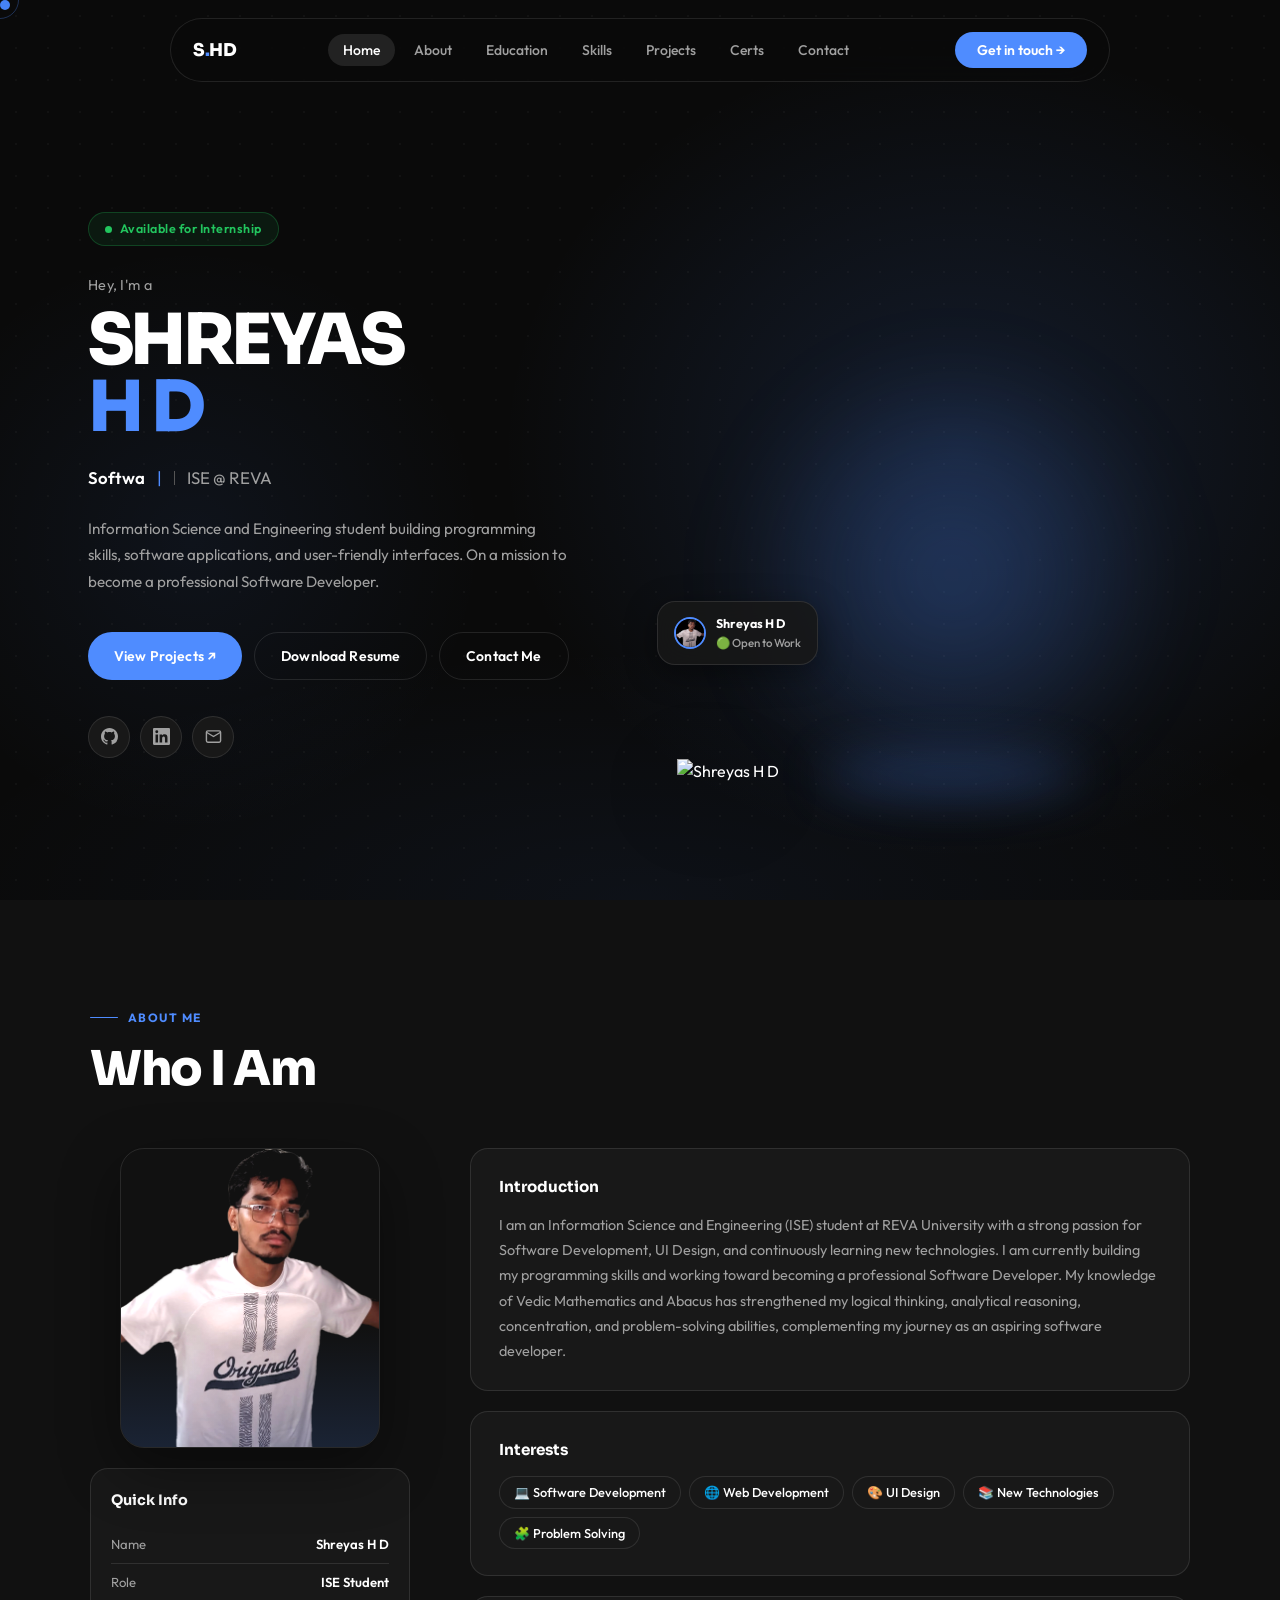
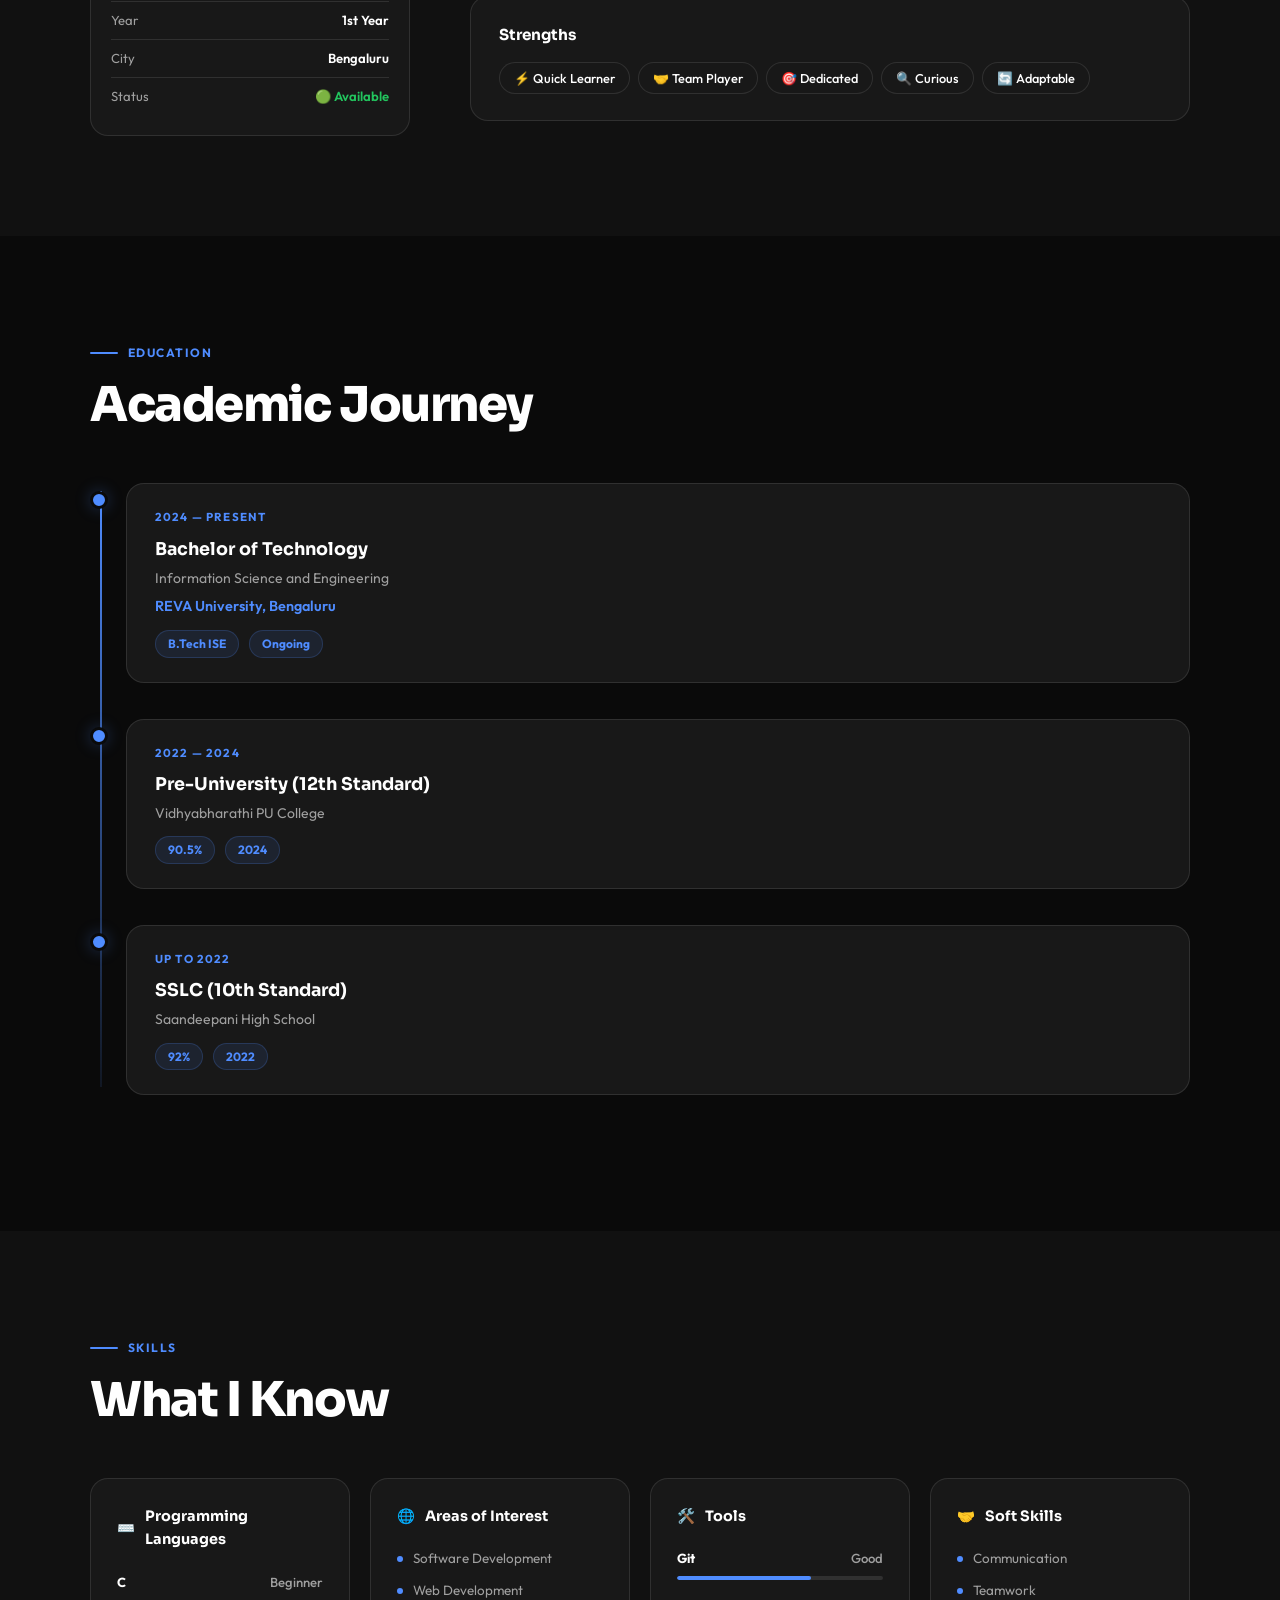
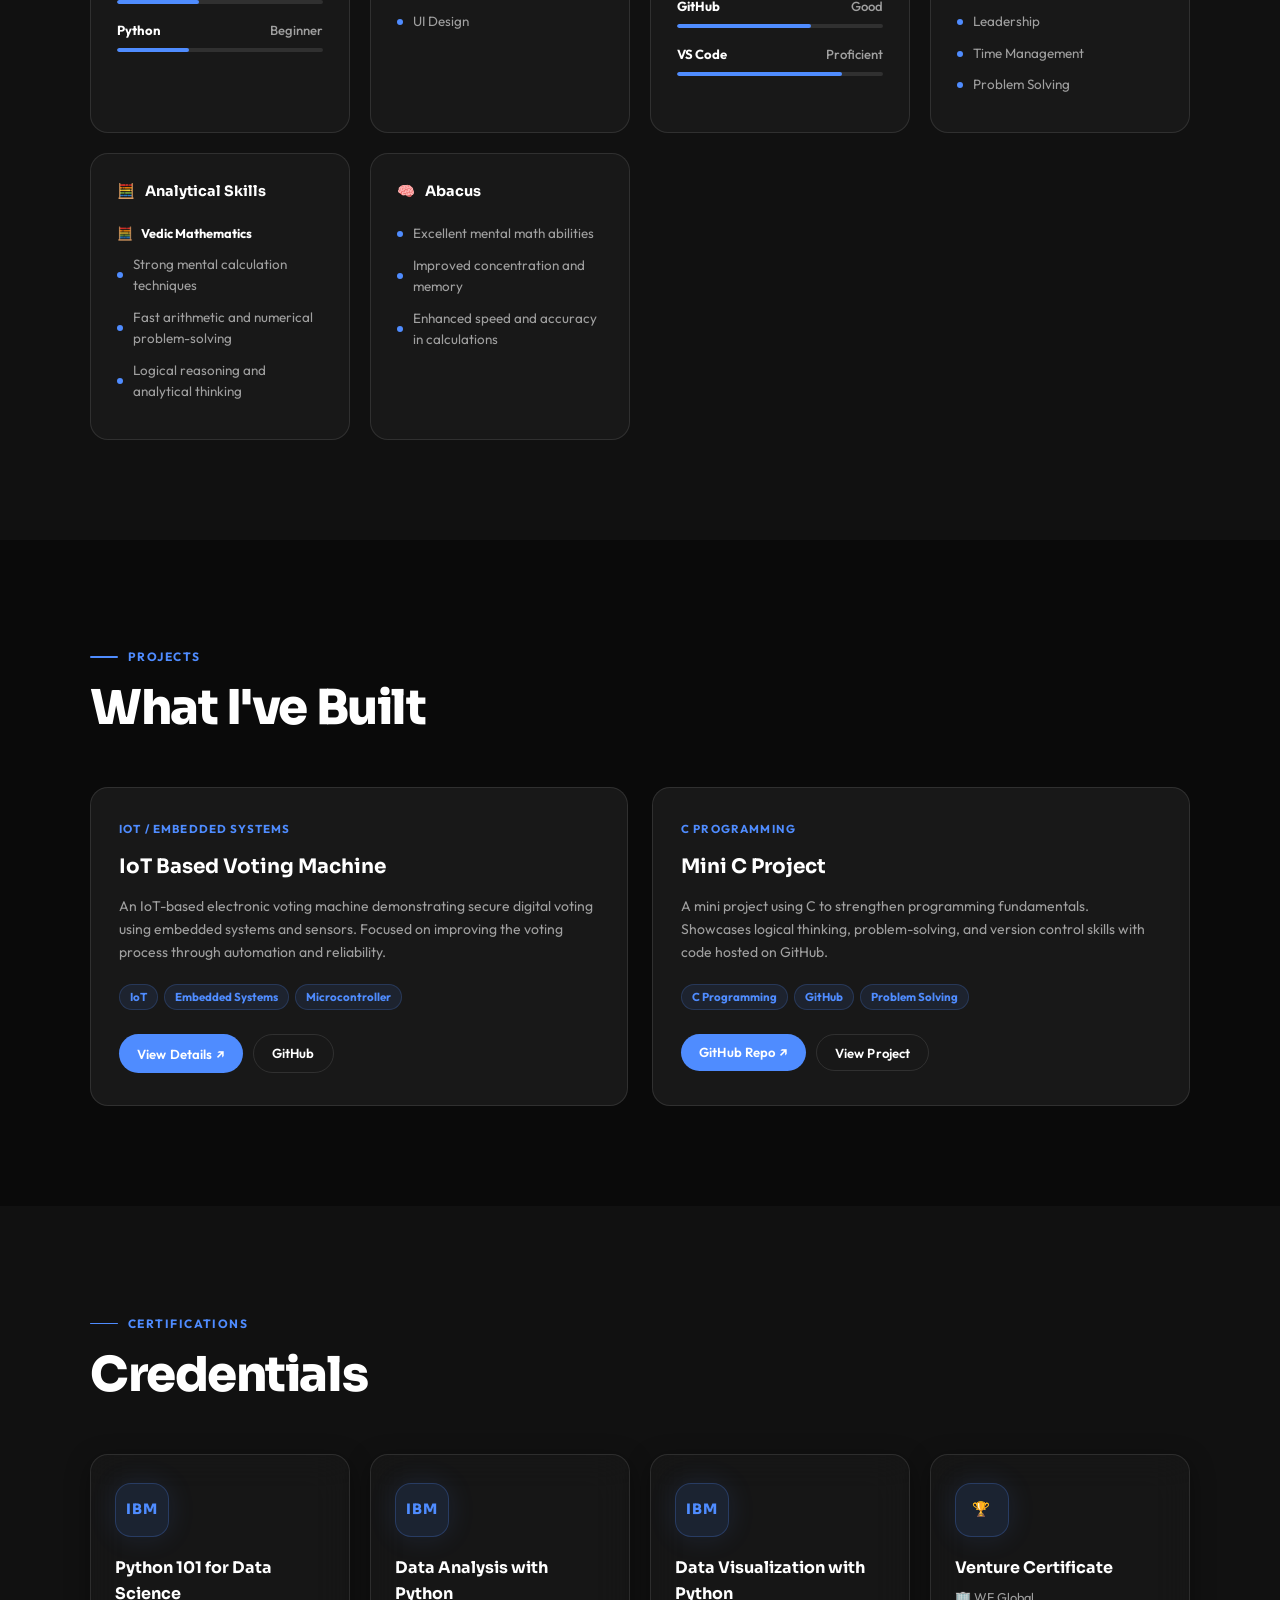
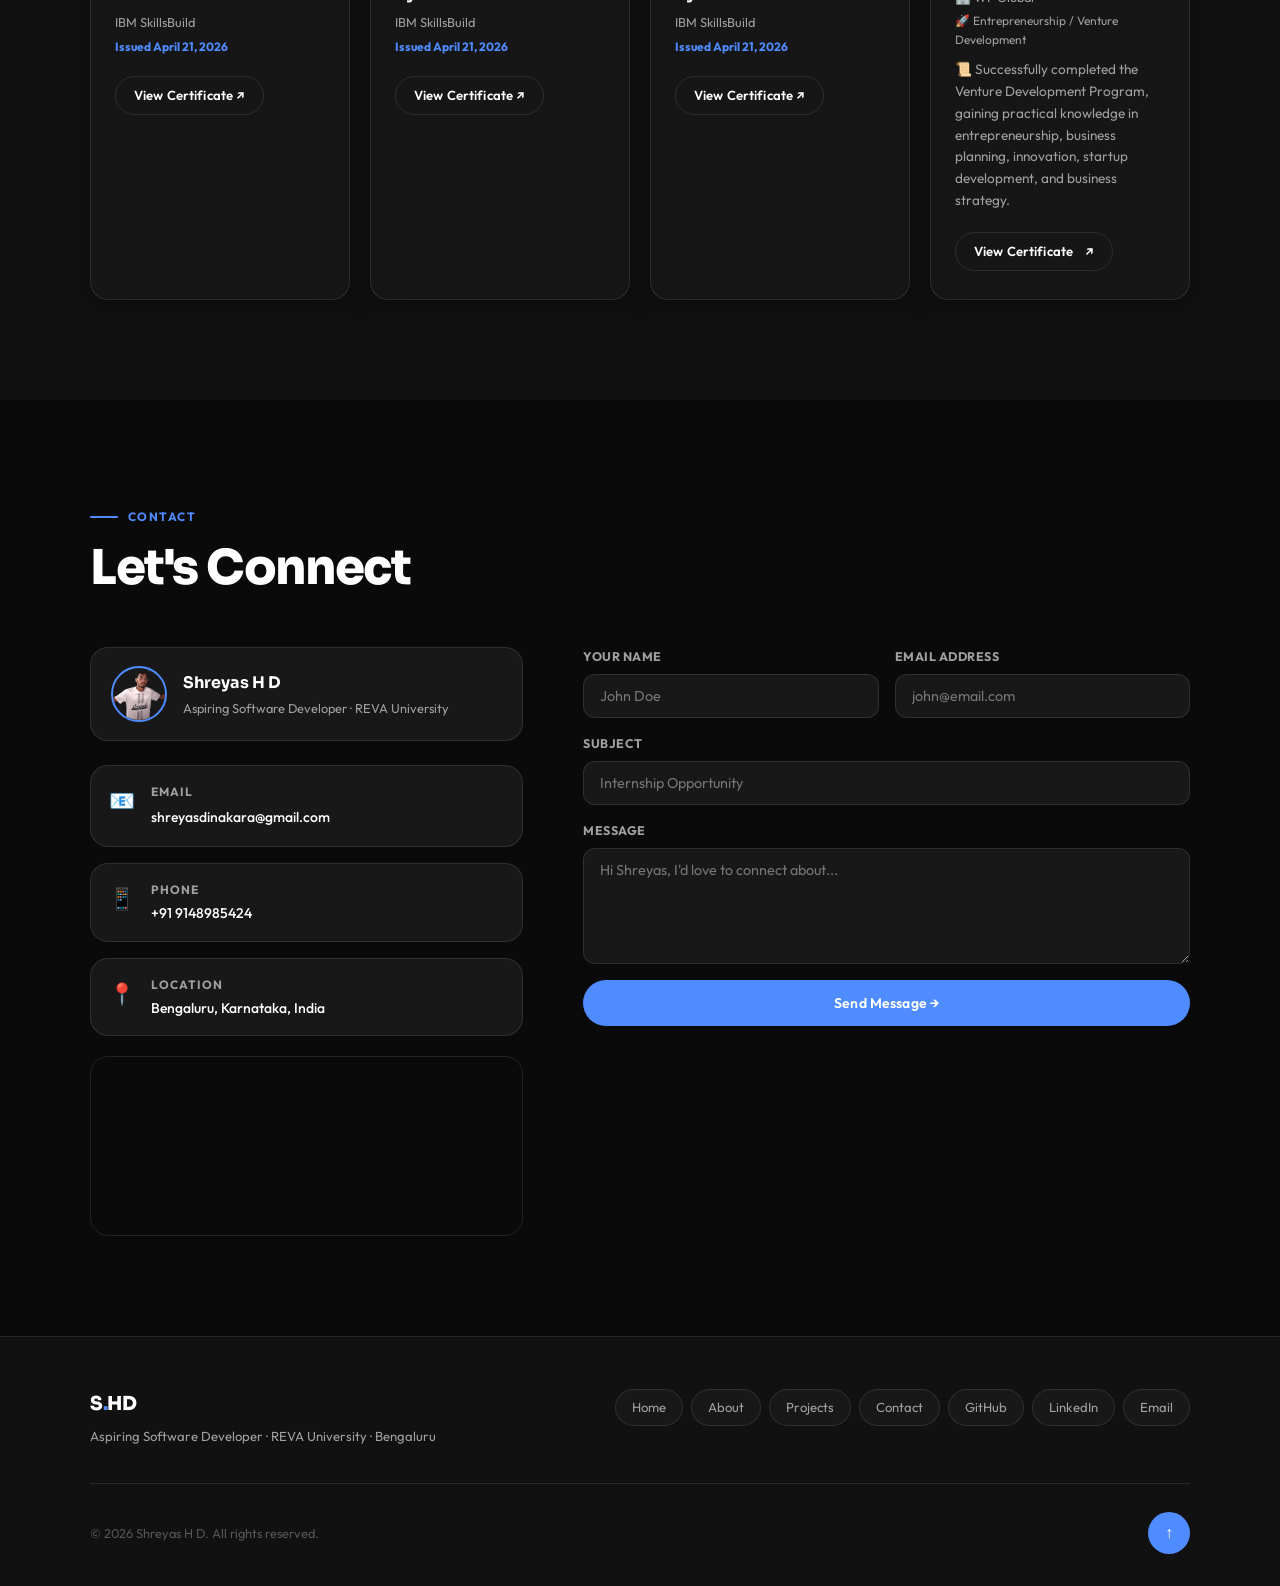
==== commit 05b5e0c1: "Add files via upload" ====
--- a/index.html
+++ b/index.html
@@ -321,7 +321,8 @@
 .skill-bar-bg { height: 4px; background: var(--border); border-radius: 4px; overflow: hidden; }
 .skill-bar { height: 100%; border-radius: 4px; background: linear-gradient(90deg, var(--accent), var(--accent2)); width: 0; transition: width 1.4s cubic-bezier(0.4,0,0.2,1); }
 .soft-skill { display: flex; align-items: center; gap: 10px; font-size: 0.84rem; color: var(--text-muted); margin-bottom: 10px; }
-.soft-skill::before { content: ''; width: 6px; height: 6px; border-radius: 50%; background: var(--accent2); flex-shrink: 0; }
+.soft-skill::before { content: ''; width: 6px; height: 6px; border-radius: 50%; background: var(--accent2); flex-shrink: 0; }
+.skill-subhead { font-size: 0.8rem; font-weight: 700; color: var(--text); margin: 4px 0 10px; display: flex; align-items: center; gap: 8px; }
 
 /* ===== PROJECTS ===== */
 .projects-grid { display: grid; grid-template-columns: repeat(auto-fit, minmax(340px, 1fr)); gap: 24px; }
@@ -344,7 +345,11 @@
 .cert-icon { display: inline-flex; align-items: center; justify-content: center; width: 54px; height: 54px; border-radius: 16px; background: rgba(79,140,255,0.12); border: 1px solid rgba(79,140,255,0.24); color: var(--accent2); font-family: var(--font-display); font-size: 0.9rem; font-weight: 800; letter-spacing: 0.08em; margin-bottom: 18px; box-shadow: 0 0 28px rgba(79,140,255,0.12); }
 .cert-card h3 { font-family: var(--font-display); font-size: 1rem; font-weight: 700; margin-bottom: 6px; }
 .cert-org { font-size: 0.8rem; color: var(--text-muted); margin-bottom: 4px; }
-.cert-date { font-size: 0.75rem; color: var(--accent2); font-weight: 700; margin-bottom: 20px; }
+.cert-date { font-size: 0.75rem; color: var(--accent2); font-weight: 700; margin-bottom: 20px; }
+.cert-category { font-size: 0.75rem; color: var(--text-muted); margin-bottom: 10px; }
+.cert-desc { font-size: 0.85rem; color: var(--text-muted); line-height: 1.6; margin-bottom: 20px; }
+.btn-outline .ext-icon { display: inline-block; margin-left: 4px; transition: transform var(--transition); }
+.btn-outline:hover .ext-icon { transform: translate(2px, -2px); }
 
 /* ===== CONTACT ===== */
 .contact-grid { display: grid; grid-template-columns: 1fr 1.4fr; gap: 60px; align-items: start; }
@@ -407,7 +412,8 @@
 .stagger-2 { transition-delay: 0.16s; }
 .stagger-3 { transition-delay: 0.24s; }
 .stagger-4 { transition-delay: 0.32s; }
-.stagger-5 { transition-delay: 0.4s; }
+.stagger-5 { transition-delay: 0.4s; }
+.stagger-6 { transition-delay: 0.48s; }
 
 /* RESPONSIVE */
 @media (max-width: 1024px) {
@@ -581,7 +587,7 @@
         <div class="about-card">
           <h4>Introduction</h4>
           <p style="font-size:0.9rem;color:var(--text-muted);line-height:1.75">
-            I am an Information Science and Engineering (ISE) student at REVA University with a strong passion for Software Development, UI Design, and continuously learning new technologies. I am currently building my programming skills and working toward becoming a professional Software Developer.
+            I am an Information Science and Engineering (ISE) student at REVA University with a strong passion for Software Development, UI Design, and continuously learning new technologies. I am currently building my programming skills and working toward becoming a professional Software Developer. My knowledge of Vedic Mathematics and Abacus has strengthened my logical thinking, analytical reasoning, concentration, and problem-solving abilities, complementing my journey as an aspiring software developer.
           </p>
         </div>
         <div class="about-card">
@@ -693,6 +699,19 @@
         <div class="soft-skill">Time Management</div>
         <div class="soft-skill">Problem Solving</div>
       </div>
+      <div class="skill-cat reveal stagger-5">
+        <div class="skill-cat-title"><span>🧮</span> Analytical Skills</div>
+        <div class="skill-subhead"><span>🧮</span> Vedic Mathematics</div>
+        <div class="soft-skill">Strong mental calculation techniques</div>
+        <div class="soft-skill">Fast arithmetic and numerical problem-solving</div>
+        <div class="soft-skill">Logical reasoning and analytical thinking</div>
+      </div>
+      <div class="skill-cat reveal stagger-6">
+        <div class="skill-cat-title"><span>🧠</span> Abacus</div>
+        <div class="soft-skill">Excellent mental math abilities</div>
+        <div class="soft-skill">Improved concentration and memory</div>
+        <div class="soft-skill">Enhanced speed and accuracy in calculations</div>
+      </div>
     </div>
   </div>
 </section>
@@ -762,6 +781,14 @@
         <div class="cert-date">Issued April 21, 2026</div>
         <a href="assets/certificates/data-visualization-with-python.pdf" target="_blank" rel="noopener" class="btn btn-outline btn-sm">View Certificate ↗</a>
       </div>
+      <div class="cert-card reveal stagger-4">
+        <div class="cert-icon">🏆</div>
+        <h3>Venture Certificate</h3>
+        <div class="cert-org">🏢 WF Global</div>
+        <div class="cert-category">🚀 Entrepreneurship / Venture Development</div>
+        <div class="cert-desc">📜 Successfully completed the Venture Development Program, gaining practical knowledge in entrepreneurship, business planning, innovation, startup development, and business strategy.</div>
+        <a href="https://web.certificate.wfglobal.org/en/certificate?certificateId=69497d3f51800d4ecee14dd8" target="_blank" rel="noopener" class="btn btn-outline btn-sm">View Certificate <span class="ext-icon">↗</span></a>
+      </div>
     </div>
   </div>
 </section>
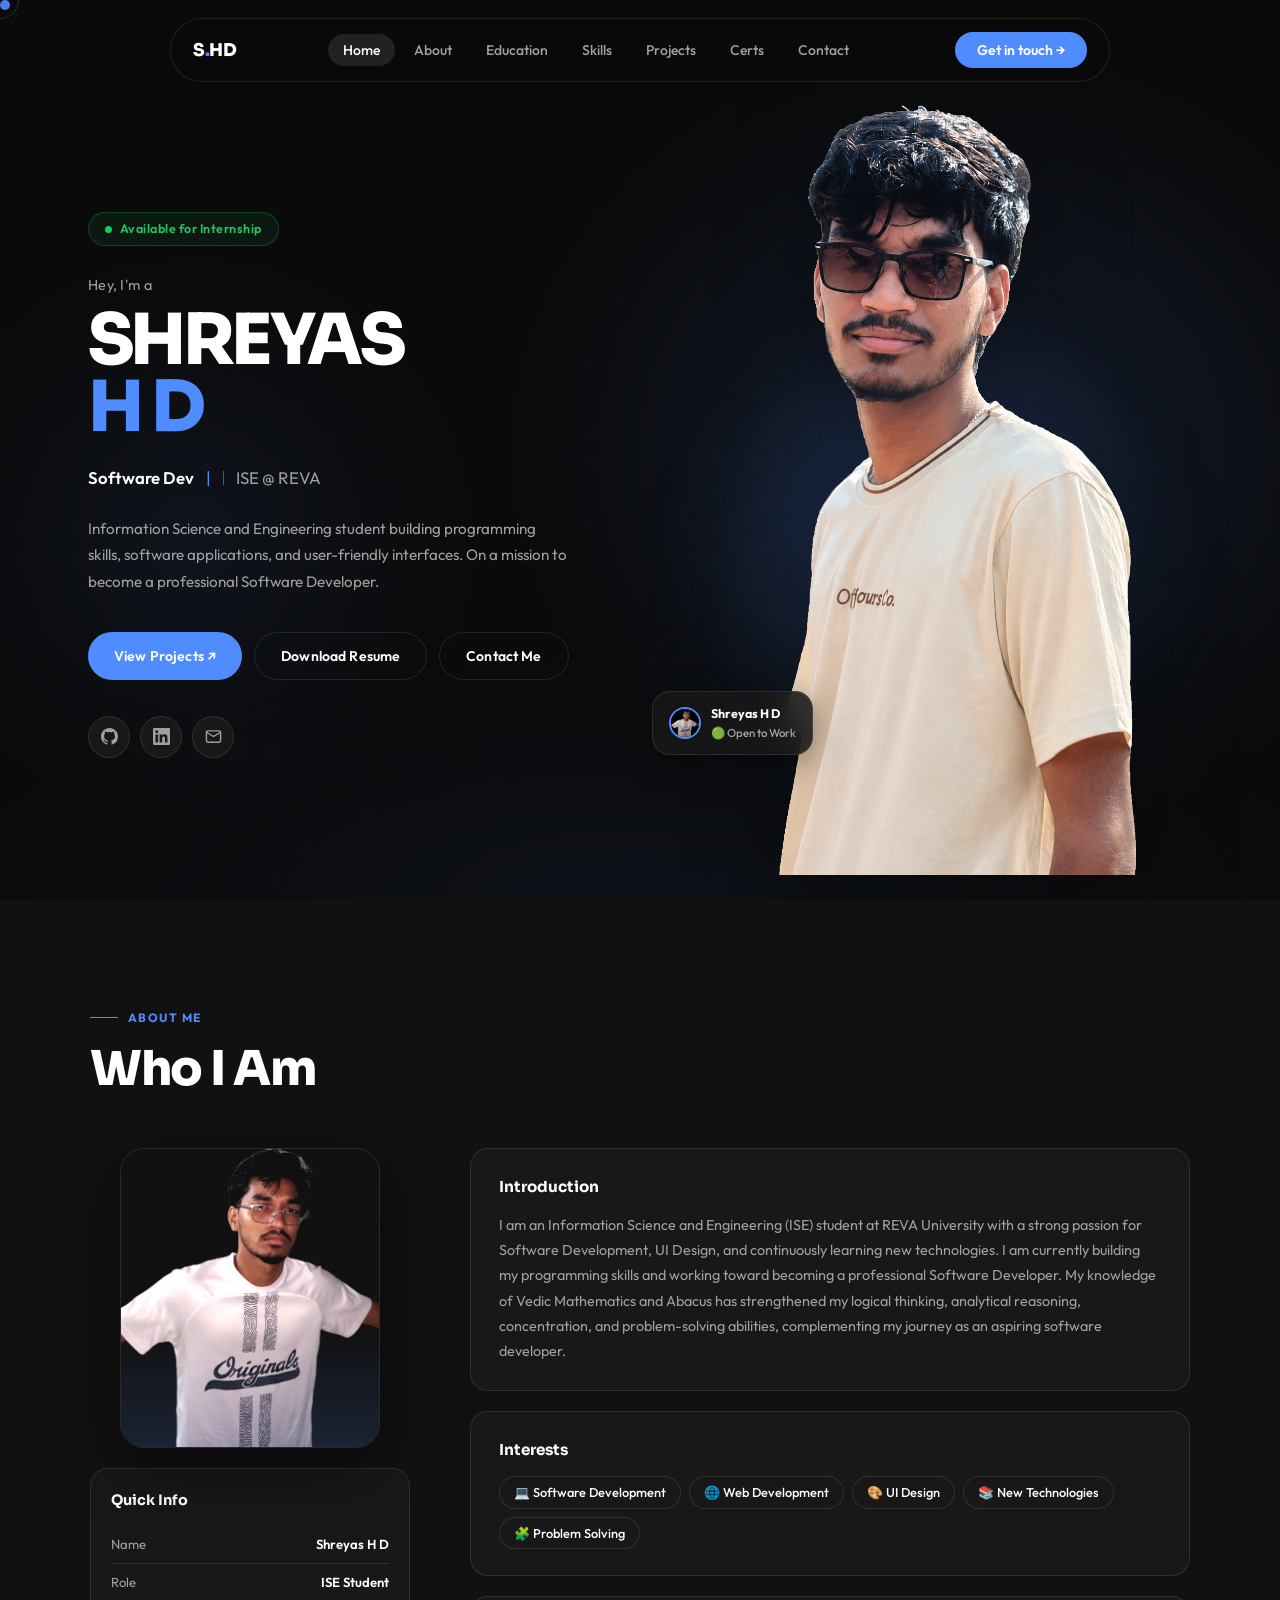
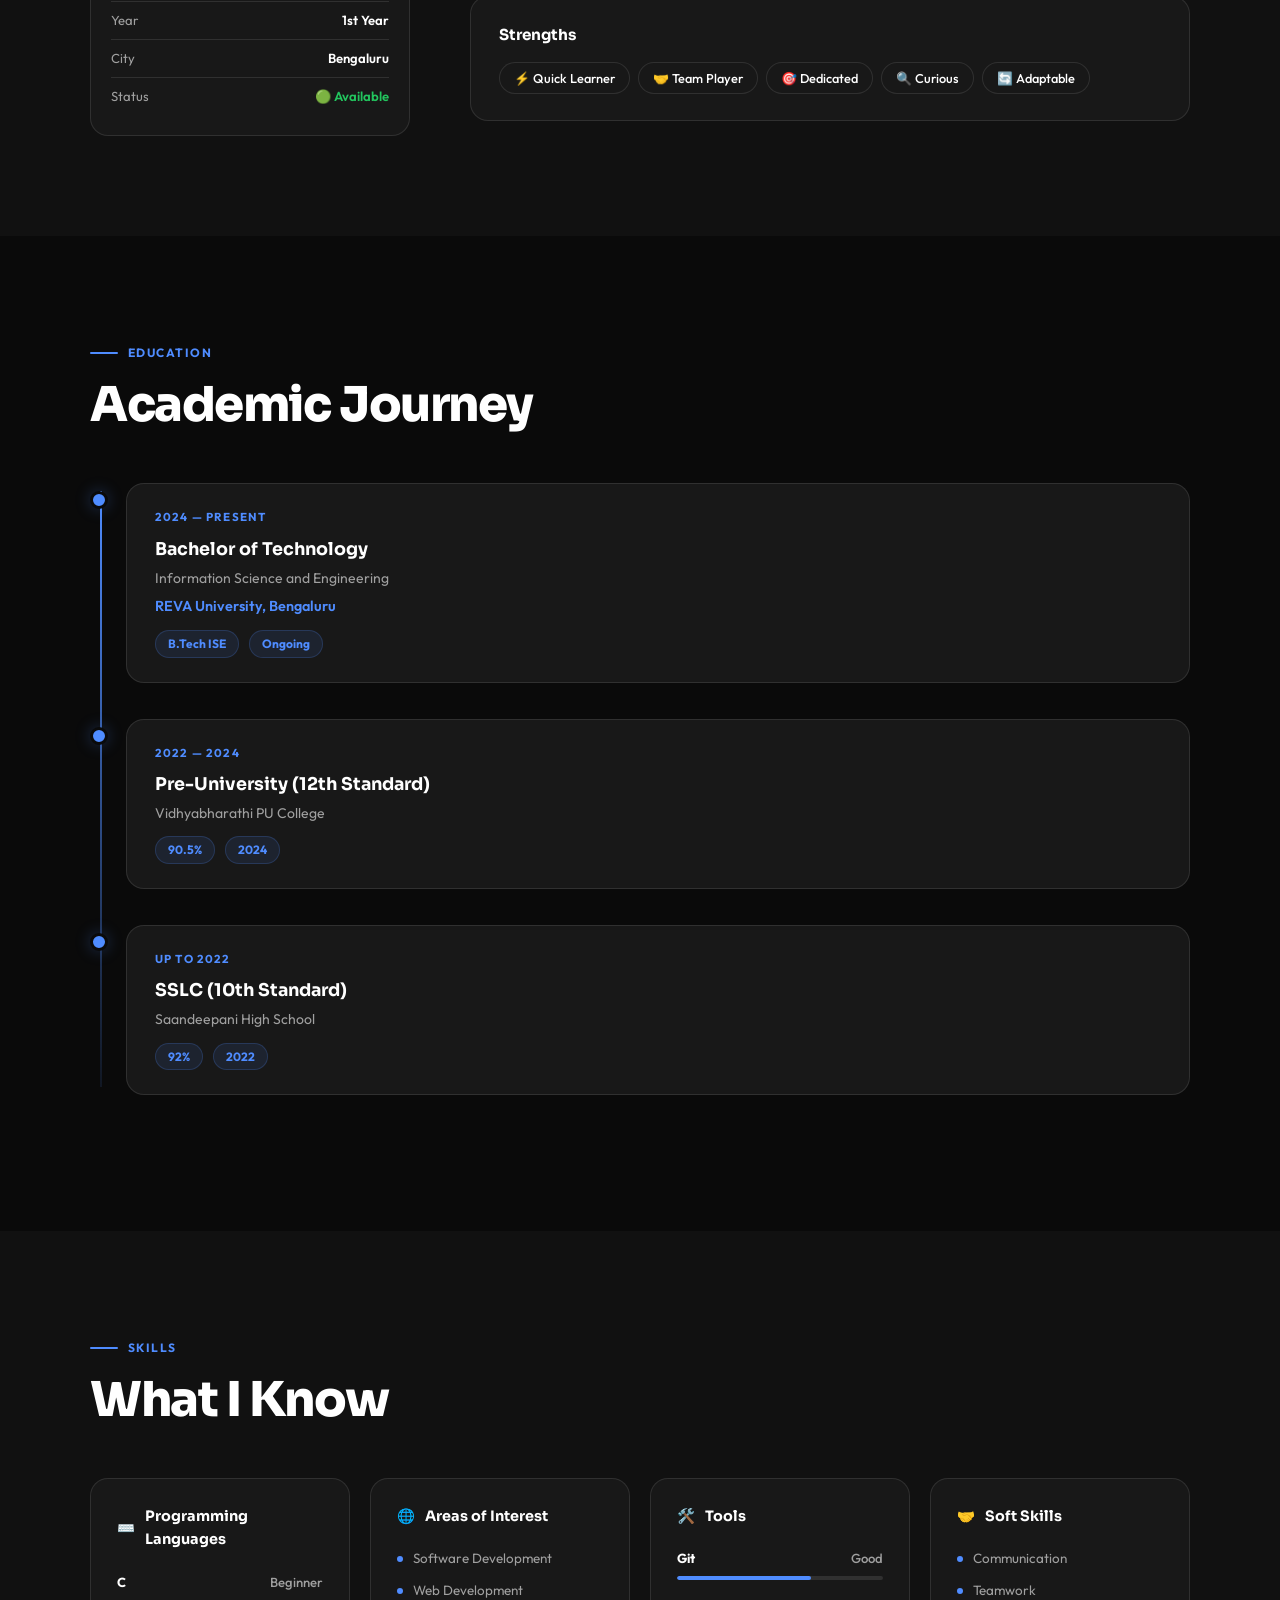
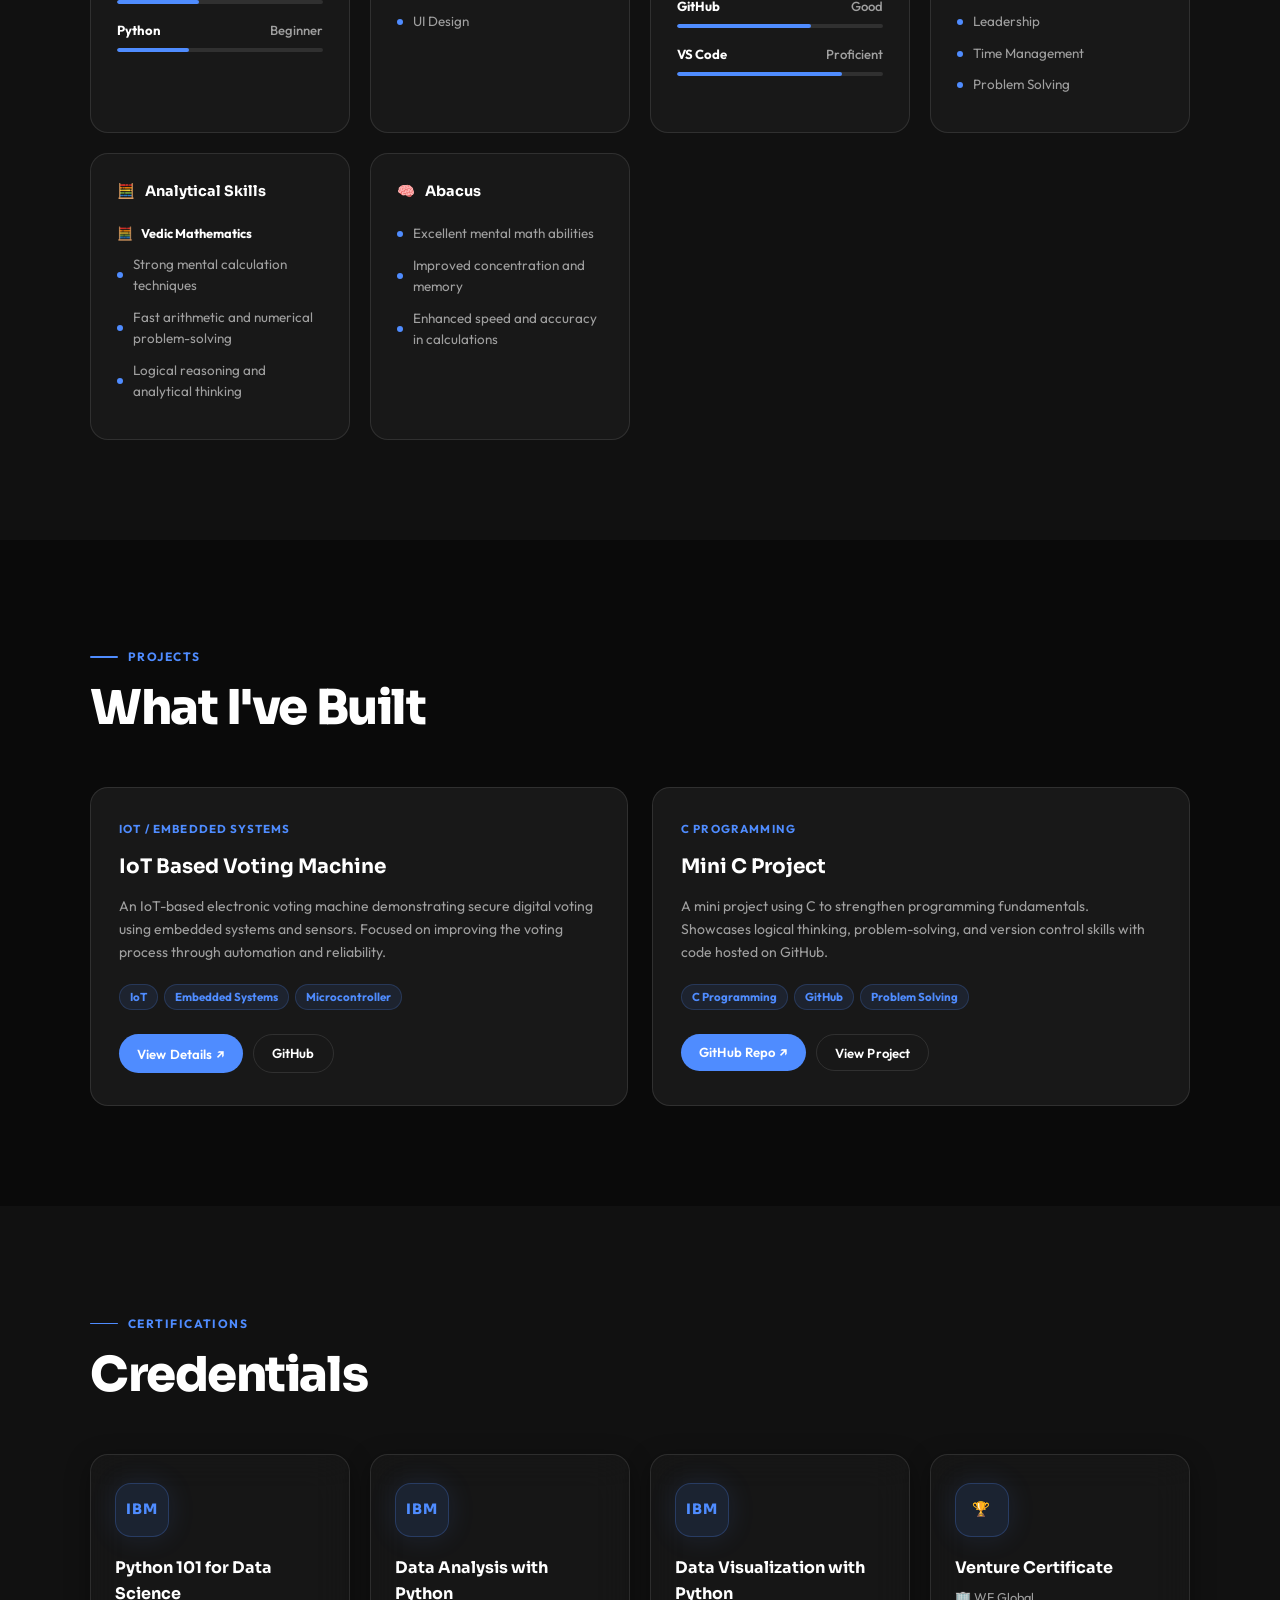
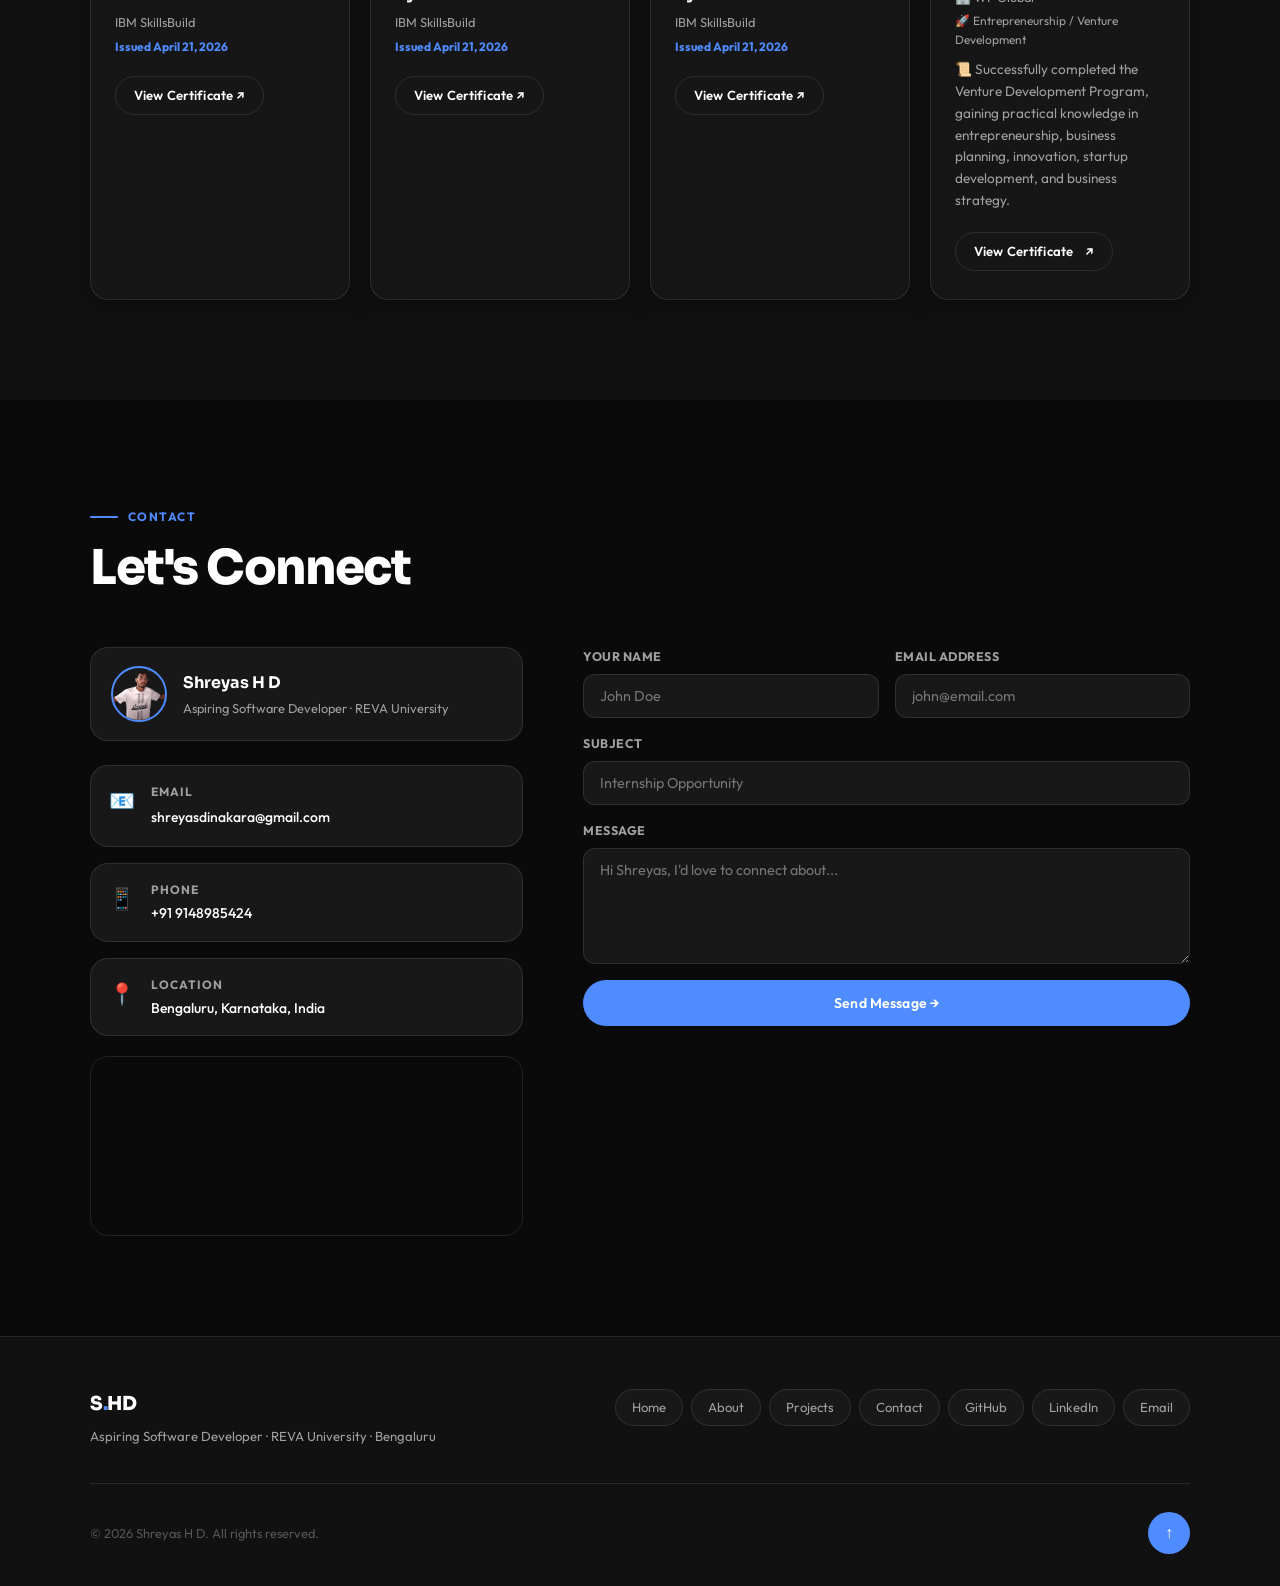
==== commit d9bb12bf: "Add files via upload" ====
--- a/index.html
+++ b/index.html
@@ -123,7 +123,7 @@
 .hero-container {
   width: 100%; max-width: 1200px; margin: 0 auto;
   padding: 130px 48px 60px;
-  display: grid; grid-template-columns: 1fr 480px;
+  display: grid; grid-template-columns: 1fr 520px;
   gap: 0; align-items: center; position: relative; z-index: 2;
 }
 
@@ -189,14 +189,14 @@
 /* ===== HERO VISUAL — PROFILE ===== */
 .hero-visual {
   position: relative;
-  display: flex; justify-content: center; align-items: flex-end;
+  display: flex; justify-content: center; align-items: center;
   height: 600px;
 }
 
 /* Glow orb behind photo */
 .profile-glow {
   position: absolute; bottom: 0; left: 50%; transform: translateX(-50%);
-  width: 420px; height: 420px; border-radius: 50%;
+  width: 460px; height: 460px; border-radius: 50%;
   background: radial-gradient(circle, rgba(79,140,255,0.28) 0%, rgba(79,140,255,0.10) 50%, transparent 75%);
   filter: blur(40px); pointer-events: none;
   animation: glowPulse 4s ease-in-out infinite;
@@ -218,16 +218,17 @@
   cursor: pointer;
 }
 
-.profile-image {
-  width: 550px;
+.profile-image, .hero-profile {
+  width: 600px;
   max-width: 100%;
   object-fit: contain;
   display: block;
   filter: drop-shadow(0 20px 50px rgba(0,0,0,0.35));
   animation: float 6s ease-in-out infinite;
   transition: transform .4s ease;
+  will-change: transform;
 }
-.profile-image:hover { transform: scale(1.03); }
+.profile-image:hover, .hero-profile:hover { transform: scale(1.03); }
 @keyframes float { 0%,100%{transform:translateY(0)} 50%{transform:translateY(-15px)} }
 
 /* Floating badge cards */
@@ -418,13 +419,13 @@
 /* RESPONSIVE */
 @media (max-width: 1024px) {
   .hero-container { grid-template-columns: 1fr 380px; gap: 0; padding: 110px 32px 60px; }
-  .profile-image { width: 480px; }
+  .profile-image, .hero-profile { width: 420px; }
   .hero-visual { height: 500px; }
 }
 @media (max-width: 860px) {
   .hero-container { grid-template-columns: 1fr; padding: 100px 24px 40px; }
   .hero-visual { height: auto; margin-bottom: 40px; order: -1; }
-  .profile-image { width: 340px; }
+  .profile-image, .hero-profile { width: 300px; }
   .profile-glow { width: 300px; height: 300px; }
   .hero-content { padding-right: 0; text-align: center; }
   .hero-tag, .hero-actions, .hero-socials { justify-content: center; }
@@ -542,7 +543,9 @@
         <img
           src="assets/images/profile.png"
           alt="Shreyas H D"
-          class="profile-image"
+          class="profile-image hero-profile"
+          loading="eager"
+          decoding="async"
         />
         <!-- Floating badge bottom left -->
         <div class="profile-badge badge-bottom">
